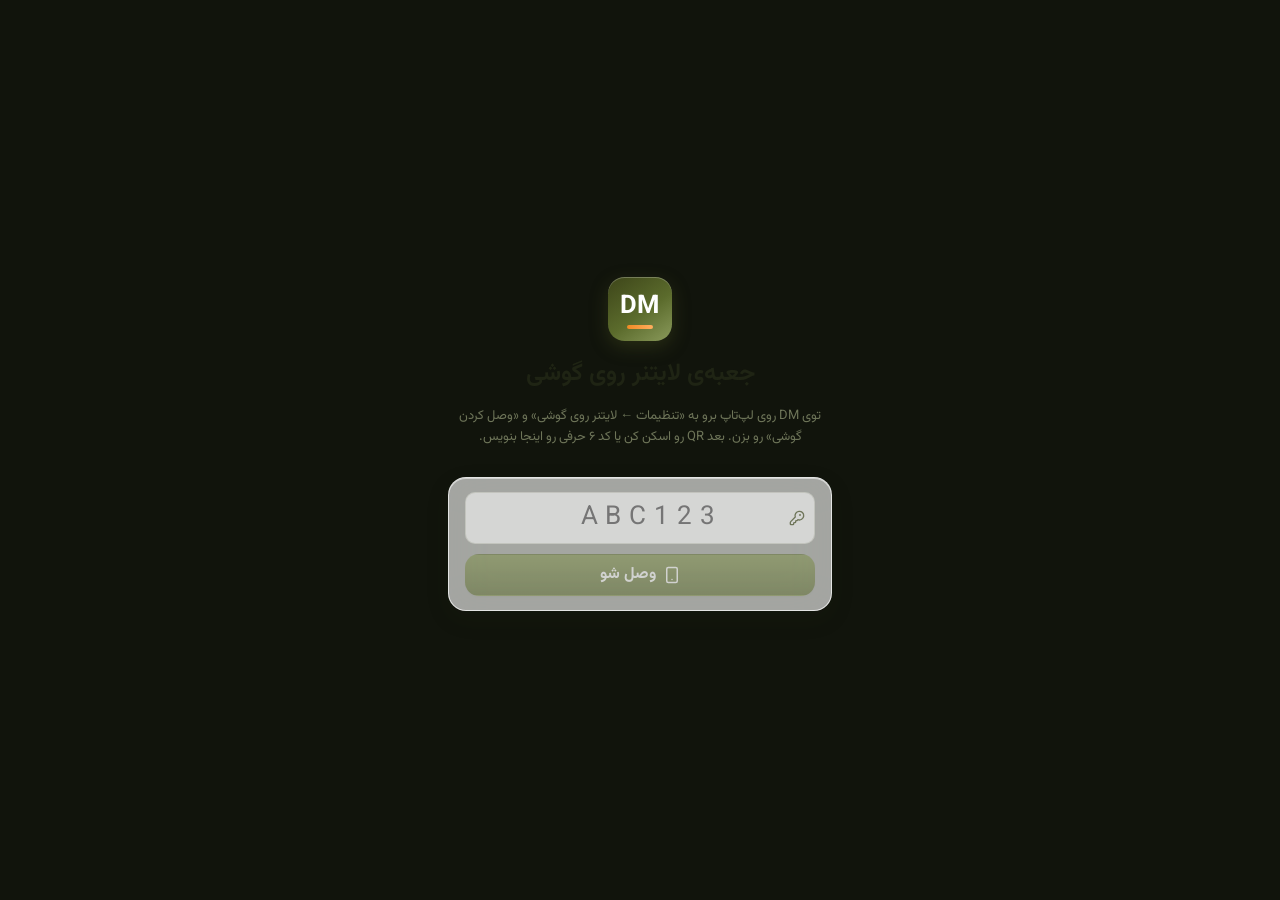
==== m/index.html @ 575d0247 "DM phone app: olive + orange glass theme" ====
<!doctype html>
<html lang="fa" dir="rtl">
  <head>
    <meta charset="UTF-8" />
    <meta name="viewport" content="width=device-width, initial-scale=1, viewport-fit=cover" />
    <meta name="theme-color" content="#363e1a" />
    <meta name="apple-mobile-web-app-capable" content="yes" />
    <meta name="apple-mobile-web-app-status-bar-style" content="black-translucent" />
    <meta name="apple-mobile-web-app-title" content="DM" />
    <link rel="manifest" href="./manifest.webmanifest" />
    <link rel="icon" href="./icon-192.png" />
    <link rel="apple-touch-icon" href="./icon-192.png" />
    <title>DM — لایتنر</title>
    <style>html,body,#root{background:#11140c;margin:0}.boot{place-items:center;display:grid;position:fixed;inset:0}.boot img{border-radius:22px;width:84px;height:84px;animation:1.6s ease-in-out infinite b1}@keyframes b1{0%,to{transform:scale(.95)}50%{transform:scale(1.05)}}</style>
    <script type="module" crossorigin src="./index-BZfZRwkO.js"></script>
    <link rel="stylesheet" crossorigin href="./index-CxMqTuuH.css">
  </head>
  <body class="is-mobile">
    <div id="root"><div class="boot"><img src="./icon-192.png" alt="" /></div></div>
  </body>
</html>
---- m/index-CxMqTuuH.css ----
@font-face{font-family:Vazirmatn;src:url(./Vazirmatn_wght_-BeciDpKm.woff2)format("woff2 supports variations"),url(./Vazirmatn_wght_-BeciDpKm.woff2)format("woff2-variations");font-weight:100 900;font-style:normal;font-display:swap}:root{--bg:#e9ebdf;--bg-grad:radial-gradient(900px 520px at 105% -10%, #f08a2438, transparent 60%), radial-gradient(1000px 620px at -10% 110%, #6b7a3a4d, transparent 60%), radial-gradient(700px 500px at 50% 50%, #8a9a5b24, transparent 70%);--surface:#ffffff9e;--surface-solid:#f7f8f1;--surface-2:#ffffff8c;--surface-3:#4b532024;--line:#3c441c1f;--glass-edge:#ffffffb3;--ink:#1f2414;--ink-2:#3c4429;--muted:#6e7559;--brand:#5b6b2c;--brand-2:#7d8f45;--brand-soft:#5b6b2c24;--accent:#f08a24;--accent-2:#ffae5e;--accent-soft:#f08a2426;--ok:#4f8a2b;--ok-soft:#4f8a2b26;--bad:#d9443f;--bad-soft:#d9443f1f;--mark:#f08a244d;--side:#363e1ae0;--side-ink:#f4f1deb8;--blur:blur(22px) saturate(150%);--shadow-sm:0 1px 2px #282d140f;--shadow:0 1px 0 #ffffff80 inset, 0 8px 24px #282d141a;--shadow-lg:0 24px 60px #1e230f47;--r-sm:10px;--r:14px;--r-lg:18px;--font:"Calibri", "Vazirmatn", "Segoe UI", Tahoma, sans-serif;--ease:cubic-bezier(.2, .8, .2, 1);--spring:cubic-bezier(.34, 1.56, .64, 1);--lightningcss-light:initial;--lightningcss-dark: ;color-scheme:light}:root[data-theme=dark]{--bg:#11140c;--bg-grad:radial-gradient(900px 520px at 105% -10%, #f08a242e, transparent 60%), radial-gradient(1000px 620px at -10% 110%, #6b7a3a57, transparent 60%), radial-gradient(700px 500px at 50% 50%, #4b532038, transparent 70%);--surface:#2228169e;--surface-solid:#1b2012;--surface-2:#343c2080;--surface-3:#8a9a5b33;--line:#dce6b417;--glass-edge:#ffffff14;--ink:#eef0e2;--ink-2:#cfd3bb;--muted:#9aa083;--brand:#9fb35a;--brand-2:#b9cc72;--brand-soft:#9fb35a29;--accent-soft:#f08a242b;--ok:#8cc152;--ok-soft:#8cc15229;--side:#161a0dd1;--shadow-sm:none;--shadow:0 1px 0 #ffffff0a inset, 0 10px 28px #00000052;--shadow-lg:0 24px 60px #0000008c;--lightningcss-light: ;--lightningcss-dark:initial;color-scheme:dark}*{box-sizing:border-box}html,body,#root{height:100%;margin:0}body{font-family:var(--font);background:var(--bg);background-image:var(--bg-grad);color:var(--ink);-webkit-font-smoothing:antialiased;-webkit-user-select:none;user-select:none;background-attachment:fixed;font-size:15.5px;line-height:1.6;overflow:hidden}input,textarea,.reading,.entry,.selectable{-webkit-user-select:text;user-select:text}button{font:inherit;color:inherit}svg{flex:none}.muted{color:var(--muted)}.small{font-size:13px}.center{text-align:center}.en{direction:ltr;unicode-bidi:isolate}.ltr{text-align:left;direction:ltr}.error{color:var(--bad);margin:4px 0}.grow{flex:1}.row{flex-wrap:wrap;align-items:center;gap:8px;display:flex}.row.center{justify-content:center}.ellipsis{text-overflow:ellipsis;white-space:nowrap;min-width:0;overflow:hidden}.kbd{background:var(--surface-2);border:1px solid var(--line);border-bottom-width:2px;border-radius:6px;padding:0 6px;font-size:12.5px;line-height:1.6;display:inline-block}::-webkit-scrollbar{width:10px;height:10px}::-webkit-scrollbar-thumb{background:var(--surface-3);background-clip:padding-box;border:3px solid #0000;border-radius:10px}::-webkit-scrollbar-track{background:0 0}@keyframes fadeUp{0%{opacity:0;transform:translateY(8px)}to{opacity:1;transform:none}}@keyframes fadeIn{0%{opacity:0}to{opacity:1}}@keyframes popIn{0%{opacity:0;transform:translateY(10px)scale(.97)}to{opacity:1;transform:none}}@keyframes popOut{to{opacity:0;transform:translateY(6px)scale(.98)}}@keyframes flipIn{0%{opacity:0;transform:perspective(900px)rotateX(-70deg)}to{opacity:1;transform:none}}@keyframes slideIn{0%{opacity:0;transform:translate(-24px)}to{opacity:1;transform:none}}@keyframes shimmer{0%{background-position:200% 0}to{background-position:-200% 0}}@keyframes spin{to{transform:rotate(360deg)}}@keyframes pulse{0%,to{transform:scale(1)}50%{transform:scale(1.06)}}@keyframes ring{0%{box-shadow:0 0 #f08a2473}to{box-shadow:0 0 0 12px #f08a2400}}@keyframes wave{0%,to{transform:scaleY(.35)}50%{transform:scaleY(1)}}@keyframes bump{0%{transform:scale(1)}40%{transform:scale(1.25)}to{transform:scale(1)}}.anim-up{animation:fadeUp .35s var(--ease) both}.stagger>*{animation:fadeUp .38s var(--ease) both}.stagger>:nth-child(2){animation-delay:30ms}.stagger>:nth-child(3){animation-delay:60ms}.stagger>:nth-child(4){animation-delay:90ms}.stagger>:nth-child(5){animation-delay:.12s}.stagger>:nth-child(6){animation-delay:.15s}.stagger>:nth-child(7){animation-delay:.18s}.stagger>:nth-child(n+8){animation-delay:.2s}@media (prefers-reduced-motion:reduce){*,:before,:after{transition-duration:.01ms!important;animation-duration:.01ms!important}}.splash{background:var(--bg);background-image:var(--bg-grad);flex-direction:column;justify-content:center;align-items:center;gap:14px;animation:.3s both fadeIn;display:flex;position:fixed;inset:0}.splash.leave{animation:popOut .3s var(--ease) forwards}.splash .credit{position:fixed;bottom:18px}.splash-mark{place-items:center;width:92px;height:92px;display:grid;position:relative}.splash-mark:before{content:"";border:2.5px solid #0000;border-top-color:var(--accent);border-right-color:var(--accent-2);border-radius:50%;animation:1s linear infinite spin;position:absolute;inset:-10px}.splash-mark .logo{animation:pulse 1.8s var(--ease) infinite}.splash-name{color:var(--muted);letter-spacing:.08em;font-size:14px;animation:.5s .1s both fadeUp}.credit{color:var(--muted);letter-spacing:.03em;direction:ltr;font-size:11.5px}.logo{--s:64px;width:var(--s);height:var(--s);border-radius:calc(var(--s) * .26);color:#fff;font-weight:700;font-size:calc(var(--s) * .4);letter-spacing:.02em;direction:ltr;background:linear-gradient(145deg,#1c4766,#3d7ea6 60%,#5aa0cc);place-items:center;display:grid;position:relative;box-shadow:0 6px 18px #2f6f9959,inset 0 1px #ffffff40}.logo:after{content:"";height:calc(var(--s) * .055);background:linear-gradient(90deg, var(--accent), var(--accent-2));border-radius:9px;position:absolute;bottom:19%;left:30%;right:30%}.logo span{transform:translateY(-6%)}.logo.sm{--s:34px;box-shadow:0 3px 10px #00000040,inset 0 1px #ffffff40}.logo.xs{--s:22px;box-shadow:none;border-radius:6px}.logo.xs:after{display:none}input,textarea,select{font:inherit;color:inherit;background:var(--surface-2);border:1px solid var(--line);border-radius:var(--r-sm);outline:none;width:100%;padding:7px 11px;transition:border-color .15s,box-shadow .15s,background .15s}input:focus,textarea:focus,select:focus{border-color:var(--brand);box-shadow:0 0 0 3px var(--brand-soft);background:var(--surface)}textarea{resize:vertical}input[type=range]{accent-color:var(--accent);box-shadow:none;background:0 0;border:0;padding:0}.field{align-items:center;display:flex;position:relative}.field>svg{color:var(--muted);pointer-events:none;position:absolute;inset-inline-start:10px}.field>input{padding-inline-start:34px}.btn{border:1px solid var(--line);background:var(--surface);color:var(--ink);border-radius:var(--r-sm);cursor:pointer;white-space:nowrap;height:34px;box-shadow:var(--shadow-sm);transition:transform .12s var(--ease), background .15s, border-color .15s, box-shadow .15s, color .15s;justify-content:center;align-items:center;gap:7px;padding:0 14px;font-size:14.5px;display:inline-flex}.btn:hover{background:var(--surface-2);border-color:var(--surface-3)}.btn:active{transform:scale(.97)}.btn:disabled{opacity:.5;cursor:default;transform:none}.btn.primary{background:linear-gradient(180deg, var(--brand-2), var(--brand));color:#fff;border-color:#0000}.btn.primary:hover{filter:brightness(1.06)}.btn.accent{background:linear-gradient(180deg, var(--accent-2), var(--accent));color:#fff;border-color:#0000;box-shadow:0 4px 14px #f08a244d}.btn.accent:hover{filter:brightness(1.05);box-shadow:0 6px 18px #f08a2461}.btn.ok{background:var(--ok);color:#fff;border-color:#0000}.btn.bad{background:var(--bad);color:#fff;border-color:#0000}.btn.ghost{box-shadow:none;color:var(--ink-2);background:0 0;border-color:#0000}.btn.ghost:hover{background:var(--surface-2)}.btn.danger{color:var(--bad)}.btn.danger:hover{background:var(--bad-soft);border-color:#0000}.btn.sm{gap:5px;height:28px;padding:0 10px;font-size:13.5px}.btn.icon{width:34px;padding:0}.btn.icon.sm{width:28px}.btn.block{width:100%}.btn.lg{border-radius:var(--r);height:42px;font-size:16px;font-weight:700}.seg{background:var(--surface-2);border:1px solid var(--line);border-radius:10px;gap:2px;padding:3px;display:inline-flex}.seg button{cursor:pointer;color:var(--muted);background:0 0;border:0;border-radius:7px;align-items:center;gap:6px;padding:3px 12px;font-size:13.5px;transition:background .2s,color .2s,box-shadow .2s;display:inline-flex}.seg button.on{background:var(--surface);color:var(--ink);box-shadow:var(--shadow-sm), 0 1px 3px #00000014}.switch{cursor:pointer;flex:none;width:38px;height:22px;position:relative}.switch input{opacity:0;cursor:pointer;margin:0;position:absolute;inset:0}.switch span{background:var(--surface-3);border-radius:22px;transition:background .2s;position:absolute;inset:0}.switch span:after{content:"";top:3px;width:16px;height:16px;transition:transform .25s var(--spring);background:#fff;border-radius:50%;position:absolute;inset-inline-start:3px;box-shadow:0 1px 3px #00000040}.switch input:checked+span{background:var(--ok)}.switch input:checked+span:after{transform:translate(-16px)}.shell{height:100%;animation:.35s both fadeIn;display:flex}.side{background:var(--side);flex-direction:column;flex:none;align-items:center;gap:2px;width:72px;padding:14px 0 10px;display:flex;position:relative}.side .logo{margin-bottom:14px}.nav{flex-direction:column;align-items:center;gap:4px;width:100%;display:flex;position:relative}.nav-pill{width:56px;height:52px;transition:transform .35s var(--spring);pointer-events:none;background:#ffffff1a;border-radius:14px;position:absolute;top:0}.nav-pill:before{content:"";inset-inline-start:-8px;background:var(--accent);border-radius:3px;width:3px;position:absolute;top:14px;bottom:14px}.tab{z-index:1;width:56px;height:52px;color:var(--side-ink);cursor:pointer;background:0 0;border:0;border-radius:14px;flex-direction:column;justify-content:center;align-items:center;gap:2px;font-size:11.5px;transition:color .2s;display:flex;position:relative}.tab:hover,.tab.active{color:#fff}.tab svg{transition:transform .25s var(--spring)}.tab:hover svg{transform:translateY(-1px)scale(1.08)}.badge{top:3px;background:var(--accent);color:#fff;min-width:17px;height:17px;box-shadow:0 0 0 2px var(--side);animation:bump .4s var(--spring);border-radius:9px;place-items:center;padding:0 4px;font-size:10.5px;font-weight:700;display:grid;position:absolute;inset-inline-end:7px}.sync-dot{background:var(--muted);border-radius:50%;width:8px;height:8px;margin-bottom:4px;transition:background .3s}.sync-dot.busy{background:#ffd166;animation:1s infinite pulse}.sync-dot.off{background:#ff7b7b}.content{flex:1;overflow:auto}.page{max-width:760px;animation:fadeUp .35s var(--ease) both;margin:0 auto;padding:18px 22px 32px}.page-head{align-items:center;gap:10px;margin-bottom:14px;display:flex}.page-head h2{margin:0;font-size:21px;font-weight:700}.page-head .count{color:var(--muted);background:var(--surface-2);border-radius:20px;padding:0 9px;font-size:13px}.card{background:var(--surface);border:1px solid var(--line);border-radius:var(--r-lg);box-shadow:var(--shadow);margin-bottom:12px;padding:14px 16px}.card.flat{box-shadow:none;background:var(--surface-2)}.card-title{align-items:center;gap:8px;margin-bottom:10px;font-size:14.5px;font-weight:700;display:flex}.card-title svg{color:var(--brand)}.toolbar{align-items:center;gap:8px;margin-bottom:12px;display:flex}.empty{text-align:center;color:var(--muted);padding:34px 20px}.empty .ico{background:var(--brand-soft);width:56px;height:56px;color:var(--brand);border-radius:16px;place-items:center;margin:0 auto 10px;display:grid}.empty b{color:var(--ink);margin-bottom:2px;font-size:16px;display:block}.wlist{gap:6px;display:grid}.witem{text-align:start;cursor:pointer;background:var(--surface);border:1px solid var(--line);border-radius:var(--r);width:100%;box-shadow:var(--shadow-sm);transition:transform .18s var(--ease), border-color .18s, box-shadow .18s;align-items:center;gap:12px;padding:9px 14px;display:flex}.witem:hover{border-color:var(--brand-soft);box-shadow:var(--shadow);transform:translate(-3px)}.witem .w{direction:ltr;font-size:16.5px;font-weight:700}.witem .m{color:var(--muted);font-size:14px}.witem .txt{flex:1;align-items:baseline;gap:10px;min-width:0;display:flex}.boxtag{background:var(--surface-2);color:var(--muted);white-space:nowrap;border-radius:20px;align-items:center;gap:4px;padding:1px 9px;font-size:12px;display:inline-flex}.boxtag.b1{background:var(--bad-soft);color:var(--bad)}.boxtag.b2,.boxtag.b3{background:var(--accent-soft);color:var(--accent)}.boxtag.b4,.boxtag.b5{background:var(--brand-soft);color:var(--brand)}.boxtag.b6{background:var(--ok-soft);color:var(--ok)}.boxes{grid-template-columns:repeat(6,1fr);gap:6px;margin-bottom:12px;display:grid}.box{background:var(--surface);border:1px solid var(--line);border-radius:var(--r);text-align:center;color:var(--muted);padding:8px 4px 6px;font-size:12px;position:relative;overflow:hidden}.box b{color:var(--ink);font-size:20px;line-height:1.3;display:block}.box i{background:var(--c,var(--brand));opacity:.8;height:3px;position:absolute;bottom:0;left:0;right:0}.progress{background:var(--surface-3);border-radius:5px;height:5px;margin:2px 0 12px;overflow:hidden}.progress i{background:linear-gradient(90deg, var(--brand), var(--accent));height:100%;transition:width .45s var(--ease);border-radius:5px;display:block}.flash{text-align:center;animation:slideIn .4s var(--ease) both;padding:26px 20px 22px}.flash .meta{color:var(--muted);font-size:12.5px}.flash .front{margin:4px 0 2px;font-size:38px;font-weight:700;line-height:1.25}.flash .front.fa{font-size:30px}.flash .ctx{color:var(--muted);margin-top:8px;font-size:14.5px}.flash .answer{border-top:1px dashed var(--line);animation:flipIn .45s var(--ease) both;transform-origin:top;margin-top:16px;padding-top:14px}.flash .answer .best{color:var(--accent);font-size:25px;font-weight:700}.flash .ctxbox{text-align:start;margin-top:10px}.flash .row{margin-top:16px}.flash .row .btn{min-width:130px}.done{text-align:center;animation:popIn .45s var(--spring) both;padding:30px 20px}.done .big{background:var(--ok-soft);width:64px;height:64px;color:var(--ok);border-radius:20px;place-items:center;margin:0 auto 10px;display:grid}.entry .head{direction:ltr;flex-wrap:wrap;align-items:baseline;gap:8px;display:flex}.entry .word{font-size:30px;font-weight:700;line-height:1.2}.entry .pos{color:var(--muted);background:var(--surface-2);direction:rtl;border-radius:20px;padding:0 9px;font-size:13px}.entry .ipas{direction:ltr;flex-wrap:wrap;gap:6px;margin:6px 0 4px;display:flex}.say{cursor:pointer;border:1px solid var(--line);background:var(--surface-2);height:28px;color:var(--ink-2);border-radius:20px;align-items:center;gap:6px;padding:0 10px 0 6px;font-size:14px;transition:border-color .15s,background .15s,transform .12s;display:inline-flex}.say:hover{border-color:var(--accent);background:var(--accent-soft)}.say:active{transform:scale(.96)}.say .flag{letter-spacing:.04em;color:#fff;background:var(--brand);border-radius:10px;padding:0 6px;font-size:10.5px;font-weight:700;line-height:18px}.say .ipa{color:var(--muted)}.say.busy .spk{color:var(--accent);animation:.6s infinite pulse}.say.playing{border-color:var(--accent);background:var(--accent-soft);animation:.9s ease-out ring}.bars{align-items:center;gap:2px;height:14px;display:inline-flex}.bars i{background:var(--accent);border-radius:2px;width:2.5px;height:100%;animation:.8s ease-in-out infinite wave}.bars i:nth-child(2){animation-delay:.15s}.bars i:nth-child(3){animation-delay:.3s}.entry .best{color:var(--accent);margin:4px 0 0;font-size:26px;font-weight:700;line-height:1.35}.entry .sec{margin-top:10px}.sec>b{color:var(--muted);align-items:center;gap:5px;margin-bottom:3px;font-size:12.5px;font-weight:600;display:flex}.chips{flex-wrap:wrap;gap:5px;display:flex}.chips.en{direction:ltr}.chip{background:var(--surface-2);border:1px solid var(--line);border-radius:20px;padding:0 10px;font-size:14px;line-height:24px}.ctxbox{background:var(--surface-2);border-radius:var(--r-sm);border-inline-start:3px solid var(--brand);padding:7px 11px;font-size:14.5px}.ctxbox .en{display:block}.ctxbox .fa{color:var(--ink-2);font-size:14px}mark{background:var(--mark);color:inherit;border-radius:3px;padding:0 2px}.saved-tag{color:var(--ok);background:var(--ok-soft);animation:popIn .35s var(--spring) both;border-radius:20px;align-items:center;gap:6px;margin-top:12px;padding:3px 10px;font-size:14px;font-weight:700;display:inline-flex}.meta-line{color:var(--muted);flex-wrap:wrap;gap:4px 12px;margin-top:8px;font-size:12.5px;display:flex}.actions{flex-wrap:wrap;gap:6px;margin-top:12px;display:flex}.skel{gap:10px;padding:4px 0;display:grid}.skel i{background:linear-gradient(90deg, var(--surface-2) 25%, var(--surface-3) 37%, var(--surface-2) 63%);background-size:400% 100%;border-radius:7px;height:14px;animation:1.3s infinite shimmer;display:block}.skel .w{width:45%;height:26px}.skel .b{width:35%;height:22px}.skel .s{width:80%}.skel .t{width:60%}.skel-word{text-align:left;direction:ltr;font-size:26px;font-weight:700}.loading-note{color:var(--muted);align-items:center;gap:6px;font-size:13px;display:flex}.loading-note svg{animation:1s linear infinite spin}.modal{z-index:20;-webkit-backdrop-filter:blur(4px);backdrop-filter:blur(4px);background:#080c1273;justify-content:center;align-items:center;animation:.2s both fadeIn;display:flex;position:fixed;inset:0}.modal-box{background:var(--surface);border:1px solid var(--line);width:min(560px,92vw);max-height:86vh;box-shadow:var(--shadow-lg);animation:popIn .32s var(--spring) both;border-radius:18px;padding:20px 20px 18px;position:relative;overflow:auto}.modal.leave{animation:.18s reverse forwards fadeIn}.modal.leave .modal-box{animation:popOut .18s var(--ease) forwards}.modal-close{top:12px;position:absolute;inset-inline-start:12px}.sel-btn{z-index:15;background:linear-gradient(180deg, var(--accent-2), var(--accent));color:#fff;cursor:pointer;animation:popIn .2s var(--spring) both;border:0;border-radius:20px;align-items:center;gap:6px;padding:4px 12px;font-size:13.5px;display:inline-flex;position:fixed;box-shadow:0 6px 18px #f08a2466}.toast{z-index:30;color:#fff;max-width:90vw;box-shadow:var(--shadow-lg);animation:toastIn .35s var(--spring) both;background:#1d2733;border-radius:12px;align-items:center;gap:8px;padding:8px 16px;font-size:14px;display:flex;position:fixed;bottom:22px;left:50%}@keyframes toastIn{0%{opacity:0;transform:translate(-50%,16px)scale(.96)}to{opacity:1;transform:translate(-50%)}}.set-row{border-bottom:1px solid var(--line);align-items:center;gap:12px;padding:9px 0;display:flex}.set-row:last-child{border-bottom:0;padding-bottom:2px}.set-row:first-of-type{padding-top:2px}.set-row .lbl{flex:1;align-items:center;gap:10px;display:flex}.set-row .lbl>svg{color:var(--muted)}.set-row .lbl small{color:var(--muted);font-size:12.5px;line-height:1.3;display:block}.set-row .ctl{justify-content:flex-end;width:220px;display:flex}.shortcut{cursor:pointer;text-align:center;width:180px}.shortcut.recording{border-color:var(--accent);box-shadow:0 0 0 3px var(--accent-soft);color:var(--accent)}.about{flex-direction:column;align-items:center;gap:6px;padding:12px 0 4px;display:flex}.about .ver{color:var(--muted);direction:ltr;font-size:13px}.reader-bar{z-index:4;background:color-mix(in srgb, var(--bg) 85%, transparent);-webkit-backdrop-filter:blur(10px);backdrop-filter:blur(10px);border-bottom:1px solid var(--line);margin:-18px -22px 14px;padding:10px 22px;position:sticky;top:-18px}.page-input{text-align:center;width:48px;height:28px;padding:0 4px;display:inline-block}.pdf-pages{direction:ltr;flex-direction:column;align-items:center;gap:18px;display:flex}.pdf-page{box-shadow:var(--shadow);background:#fff;border-radius:4px;animation:.4s both fadeIn;position:relative}.pdf-page canvas{border-radius:4px;display:block}.pdf-page .pnum{text-align:center;color:var(--muted);font-size:11.5px;position:absolute;bottom:-18px;left:0;right:0}.textLayer{opacity:1;text-align:initial;-webkit-text-size-adjust:none;-moz-text-size-adjust:none;text-size-adjust:none;forced-color-adjust:none;transform-origin:0 0;z-index:2;line-height:1;position:absolute;inset:0;overflow:clip}.textLayer span,.textLayer br{color:#0000;white-space:pre;cursor:text;transform-origin:0 0;position:absolute}.textLayer ::selection{background:#f08a2459}.textLayer .endOfContent{z-index:-1;cursor:default;-webkit-user-select:none;user-select:none;display:block;position:absolute;inset:100% 0 0}.dropzone{border:2px dashed var(--surface-3);border-radius:var(--r-lg);text-align:center;color:var(--muted);cursor:pointer;padding:36px 20px;transition:border-color .2s,background .2s}.dropzone:hover{border-color:var(--brand);background:var(--brand-soft)}.dropzone .ico{background:var(--brand-soft);width:56px;height:56px;color:var(--brand);border-radius:16px;place-items:center;margin:0 auto 10px;display:grid}.dropzone b{color:var(--ink);font-size:16px;display:block}.reading{text-align:left;white-space:pre-wrap;direction:ltr;font-size:18px;line-height:2.05}.reading .tk{cursor:pointer;border-radius:4px;transition:background .15s}.reading .tk:hover{background:var(--accent-soft)}.reading .tk.known{border-bottom:2px solid var(--accent)}body.is-popup{background:var(--surface);background-image:none;font-size:14.5px}.popup{background:var(--surface)}.pop-head{align-items:center;gap:6px;padding:8px 10px 0 8px;display:flex}.pop-head .grow{align-self:stretch}.pop-head .icon-btn{width:26px;height:26px;color:var(--muted);cursor:pointer;background:0 0;border:0;border-radius:7px;place-items:center;transition:background .15s,color .15s;display:grid}.pop-head .icon-btn:hover{background:var(--surface-2);color:var(--ink)}.pop-body{animation:fadeUp .3s var(--ease) both;padding:4px 14px 12px}.popup .entry .word{font-size:23px}.popup .entry .best{font-size:21px}.popup .entry .sec{margin-top:7px}.popup .ctxbox{padding:5px 9px;font-size:13.5px}.popup .chip{padding:0 8px;font-size:13px;line-height:22px}.popup .note{color:var(--ink-2);-webkit-line-clamp:2;cursor:pointer;-webkit-box-orient:vertical;font-size:13px;display:-webkit-box;overflow:hidden}.popup .note.open{-webkit-line-clamp:unset}.popup .btn.lg{height:38px;margin-top:10px;font-size:15px}.popup .saved-tag{margin-top:8px}.pop-foot{justify-content:space-between;align-items:center;gap:8px;margin-top:8px;display:flex}@keyframes enterDown{0%{opacity:0;transform:translateY(18px)scale(.99)}to{opacity:1;transform:none}}@keyframes enterUp{0%{opacity:0;transform:translateY(-18px)scale(.99)}to{opacity:1;transform:none}}.page.enter-down{animation:enterDown .42s var(--ease) both}.page.enter-up{animation:enterUp .42s var(--ease) both}.ripple{pointer-events:none;opacity:.18;background:currentColor;border-radius:50%;animation:.55s ease-out forwards rippleAnim;position:absolute;transform:scale(0)}@keyframes rippleAnim{to{opacity:0;transform:scale(1)}}[data-tilt]{transform:perspective(900px) rotateX(var(--rx,0deg)) rotateY(var(--ry,0deg));transition:transform .25s var(--ease), box-shadow .25s;position:relative}[data-tilt]:after{content:"";border-radius:inherit;pointer-events:none;opacity:0;background:radial-gradient(400px circle at var(--gx,50%) var(--gy,50%), #ffffff12, transparent 45%);transition:opacity .3s;position:absolute;inset:0}[data-tilt]:hover:after{opacity:1}.witem{transition:transform .22s var(--spring), border-color .18s, box-shadow .22s}.witem:hover{transform:translate(-4px)scale(1.01)}.witem:active{transform:scale(.985)}.box{transition:transform .25s var(--spring)}.box:hover{transform:translateY(-3px)}.card{transition:box-shadow .25s, transform .25s var(--ease)}.chip{animation:popIn .35s var(--spring) both}.spin{animation:1s linear infinite spin}.stats{grid-template-columns:1fr 1fr 1fr 1.3fr;gap:8px;margin-bottom:10px;display:grid}.stat{background:var(--surface);border:1px solid var(--line);border-radius:var(--r);align-items:center;gap:10px;min-height:62px;padding:8px 10px;display:flex}.stat b{font-size:16px;line-height:1.2;display:block}.stat small{color:var(--muted);font-size:12px}.ring{flex:none;position:relative}.ring svg{display:block}.ring-bg{fill:none;stroke:var(--surface-3);stroke-width:5px}.ring-fg{fill:none;stroke:var(--accent);stroke-width:5px;stroke-linecap:round;transition:stroke-dashoffset .9s var(--ease)}.ring-txt{color:var(--accent);place-items:center;display:grid;position:absolute;inset:0}.flame{background:var(--surface-2);width:42px;height:42px;color:var(--muted);border-radius:12px;flex:none;place-items:center;display:grid}.flame.on{background:var(--accent-soft);color:var(--accent);animation:1.6s ease-in-out infinite flicker}.flame.learned{background:var(--ok-soft);color:var(--ok)}@keyframes flicker{0%,to{transform:scale(1)rotate(0)}30%{transform:scale(1.08)rotate(-4deg)}60%{transform:scale(.97)rotate(3deg)}}.stat.chart{direction:ltr;align-items:flex-end;gap:3px;padding:10px 12px 8px}.stat.chart i{background:var(--surface-3);transform-origin:bottom;animation:growBar .6s var(--spring) both;border-radius:3px;flex:1}.stat.chart i.on{background:linear-gradient(180deg, var(--accent-2), var(--accent))}@keyframes growBar{0%{transform:scaleY(0)}to{transform:scaleY(1)}}.tags{flex-wrap:wrap;align-items:center;gap:5px;display:flex}.tags.filter{margin-bottom:10px}.chip.tag{cursor:pointer;border:1px solid var(--line);background:var(--surface-2);color:var(--ink-2);border-radius:20px;align-items:center;gap:4px;padding:0 10px;font-size:13px;line-height:24px;transition:background .15s,color .15s,border-color .15s;display:inline-flex}.chip.tag:hover{border-color:var(--brand)}.chip.tag.on{background:var(--brand-soft);color:var(--brand);border-color:#0000}.chip.tag.ghost{color:var(--muted);background:0 0;border-style:dashed}.chip.tag button{cursor:pointer;color:inherit;opacity:.7;background:0 0;border:0;margin-inline-start:2px;padding:0;display:grid}.tag-add{flex-wrap:wrap;align-items:center;gap:5px;display:inline-flex}.tag-add input{border-radius:20px;width:120px;height:26px;padding:0 9px;font-size:13px}.mini-tag{color:var(--brand);background:var(--brand-soft);white-space:nowrap;border-radius:20px;padding:0 8px;font-size:11.5px}.tilt-wrap{border-radius:var(--r-lg);margin-bottom:12px}.flip{perspective:1400px}.flip-inner{transform-style:preserve-3d;transition:transform .7s cubic-bezier(.3,1.3,.5,1);display:grid}.flip.on .flip-inner{transform:rotateY(180deg)}.face{backface-visibility:hidden;text-align:center;grid-area:1/1;margin:0;padding:26px 20px 22px}.front-face{cursor:pointer;flex-direction:column;justify-content:center;align-items:center;gap:2px;min-height:230px;display:flex}.back-face{transform:rotateY(180deg)}.face .meta{color:var(--muted);font-size:12.5px}.face .front{margin:4px 0 2px;font-size:38px;font-weight:700;line-height:1.25}.face .front.fa{font-size:30px}.face .ctx{color:var(--muted);margin-top:8px;font-size:14.5px}.big-best{color:var(--accent);margin-top:6px;font-size:28px;font-weight:700}.back-face .ctxbox{text-align:start;margin-top:10px}.tap-hint{color:var(--muted);align-items:center;gap:5px;margin-top:14px;font-size:12.5px;animation:2.4s ease-in-out infinite pulse;display:flex}.answer-row{margin-top:16px}.answer-row .btn{min-width:130px}.quiz{flex-direction:column;align-items:center;display:flex}.listen-btn{cursor:pointer;color:#fff;background:linear-gradient(145deg, var(--accent-2), var(--accent));border:0;border-radius:50%;place-items:center;width:78px;height:78px;margin:8px 0 6px;transition:transform .15s;animation:1.6s ease-out infinite ring;display:grid;box-shadow:0 10px 26px #f08a2459}.listen-btn:active{transform:scale(.93)}.reveal{animation:popIn .4s var(--spring) both;font-size:30px!important}.opts{grid-template-columns:1fr 1fr;gap:8px;width:100%;margin-top:14px;display:grid}.opt{border:1px solid var(--line);background:var(--surface-2);border-radius:var(--r);cursor:pointer;color:var(--ink);animation:fadeUp .35s var(--ease) both;transition:transform .15s var(--spring), background .2s, border-color .2s;padding:12px 10px;font-size:16px;font-weight:600;position:relative}.opt:hover{border-color:var(--brand);transform:translateY(-2px)}.opt.right{background:var(--ok-soft);border-color:var(--ok);color:var(--ok);animation:bump .45s var(--spring)}.opt.wrong{background:var(--bad-soft);border-color:var(--bad);color:var(--bad);animation:.4s shakeX}.spell{gap:8px;margin-top:14px;display:flex}.spell input{text-align:center;letter-spacing:.03em;height:42px;font-size:19px}.spell input.good{border-color:var(--ok);box-shadow:0 0 0 3px var(--ok-soft);color:var(--ok)}.spell input.bad{border-color:var(--bad);box-shadow:0 0 0 3px var(--bad-soft);color:var(--bad)}.answer-word{margin-top:10px;font-size:15px}.answer-word b{color:var(--ok);font-size:19px}.answer-word.good{color:var(--ok);font-weight:700}.shake{animation:.4s shakeX}@keyframes shakeX{0%,to{transform:translate(0)}20%,60%{transform:translate(-7px)}40%,80%{transform:translate(7px)}}.hist{grid-template-columns:repeat(auto-fill,minmax(150px,1fr));gap:6px;display:grid}.hitem{text-align:start;cursor:pointer;border:1px solid var(--line);background:var(--surface-2);border-radius:var(--r-sm);transition:transform .2s var(--spring), border-color .2s;flex-direction:column;align-items:flex-start;gap:0;padding:6px 10px;display:flex}.hitem:hover{border-color:var(--brand);transform:translateY(-2px)}.hitem .en{font-size:15px;font-weight:700}.hitem small{color:var(--muted);text-overflow:ellipsis;white-space:nowrap;max-width:100%;font-size:12.5px;overflow:hidden}.hitem.saved{border-inline-start:3px solid var(--ok)}.ctxbox .sent{align-items:flex-start;gap:6px;display:flex}.ctxbox .sent>span{flex:1}.say.mini{flex:none;justify-content:center;width:24px;height:24px;margin-top:1px;padding:0}.typed .caret{background:var(--accent);vertical-align:-2px;width:2px;height:.95em;margin-inline-start:2px;animation:.8s steps(2,end) infinite blink;display:inline-block}@keyframes blink{50%{opacity:0}}.save-btn{transition:background .3s,box-shadow .3s,transform .15s;position:relative;overflow:visible!important}.save-btn.saved{background:linear-gradient(180deg, #3cc58a, var(--ok));box-shadow:0 6px 18px #22a06b59}.fly{color:var(--accent);pointer-events:none;animation:flyUp .7s var(--ease) forwards;position:absolute;top:50%;left:50%}@keyframes flyUp{0%{opacity:1;transform:translate(-50%,-50%)scale(1)}to{opacity:0;transform:translate(-50%,-220%)scale(1.8)rotate(-12deg)}}.pop-enter{animation:popGrow .32s var(--spring) both}@keyframes popGrow{0%{opacity:0;transform:scale(.86)}to{opacity:1;transform:none}}.note-btn{border:1px solid var(--line);background:var(--surface-2);width:26px;height:26px;color:var(--accent);cursor:pointer;transition:transform .2s var(--spring), background .2s;border-radius:50%;place-items:center;margin-inline-start:auto;display:grid}.note-btn:hover{transform:scale(1.1)rotate(-8deg)}.note-btn.on{background:var(--accent-soft)}.note-pop{color:var(--ink-2);background:var(--accent-soft);border-radius:var(--r-sm);animation:popIn .3s var(--spring) both;margin-top:6px;padding:6px 10px;font-size:13px}.update-card{bottom:18px;z-index:50;background:var(--surface);border:1px solid var(--accent);border-radius:var(--r-lg);width:320px;box-shadow:var(--shadow-lg);animation:popIn .4s var(--spring) both;padding:12px 14px;position:fixed;inset-inline-start:90px}.pair{align-items:center;gap:14px;display:flex}.qr{width:150px;height:150px;box-shadow:var(--shadow);animation:popIn .45s var(--spring) both;background:#fff;border-radius:12px;padding:6px}.pair-code{letter-spacing:.22em;color:var(--brand);margin:2px 0;font-size:30px;font-weight:700}.reader-bar{margin:0 -22px 14px;top:-18px}html,body.is-window,body.is-window #root{background:0 0!important}body.is-window{background-image:none}.frame{border:1px solid var(--glass-edge);background:var(--bg);background-image:var(--bg-grad);border-radius:14px;flex-direction:column;display:flex;position:fixed;inset:0;overflow:hidden}.frame.maxed{border:0;border-radius:0}.frame-body{flex-direction:column;flex:1;min-height:0;display:flex;position:relative}.frame-body>.shell{flex:1;height:auto;min-height:0}.frame-body .splash,.frame .modal{position:absolute}.titlebar{background:var(--side);height:36px;-webkit-backdrop-filter:var(--blur);backdrop-filter:var(--blur);border-bottom:1px solid var(--line);color:#f4f1de;flex:none;align-items:center;gap:8px;padding:0 6px 0 12px;display:flex}.tb-title{letter-spacing:.06em;align-items:center;gap:8px;font-size:13px;font-weight:700;display:flex}.tb-btns{direction:ltr;gap:2px;display:flex}.tb-btns button{color:#f4f1decc;cursor:pointer;background:0 0;border:0;border-radius:8px;place-items:center;width:34px;height:26px;transition:background .15s,color .15s;display:grid}.tb-btns button:hover{color:#fff;background:#ffffff1f}.tb-btns button.close:hover{color:#fff;background:#d9443f}.card,.witem,.box,.stat,.update-card,.seg,.hitem,.opt,.chip,.say,.btn:not(.primary):not(.accent):not(.ok):not(.bad):not(.ghost){-webkit-backdrop-filter:var(--blur);backdrop-filter:var(--blur)}.card,.witem,.box,.stat{border-color:var(--glass-edge)}.card.flat{background:var(--surface-2)}.modal{background:#0e110861}.modal-box{background:color-mix(in srgb, var(--surface-solid) 86%, transparent);-webkit-backdrop-filter:blur(28px)saturate(160%);backdrop-filter:blur(28px)saturate(160%);border-color:var(--glass-edge);border-radius:22px}.side{background:var(--side);-webkit-backdrop-filter:var(--blur);backdrop-filter:var(--blur);border-inline-start:1px solid var(--line)}.content{background:0 0}.splash{background:var(--bg);background-image:var(--bg-grad)}.toast{-webkit-backdrop-filter:var(--blur);backdrop-filter:var(--blur);background:#222812eb;border-radius:14px}.reader-bar{background:color-mix(in srgb, var(--surface-solid) 70%, transparent);border-radius:0 0 14px 14px}input,textarea,select{background:var(--surface-2);border-radius:10px}input:focus,textarea:focus,select:focus{background:var(--surface)}.pdf-page,.pdf-page canvas{border-radius:8px}.qr{border-radius:16px}.boxtag,.mini-tag,.badge,.kbd{border-radius:20px}.btn{border-radius:12px}.btn.sm{border-radius:10px}.logo{background:linear-gradient(145deg,#3d4519,#5b6b2c 55%,#8a9a5b);box-shadow:0 6px 18px #4b532066,inset 0 1px #ffffff40}.say .flag{background:var(--brand)}.say .flag.uk{background:#c96f1a}.nav-pill{background:#f08a2429}.tab.active{color:#ffd2a3}.sync-dot.ok{background:#a6c45e;box-shadow:0 0 8px #a6c45eb3}.btn.primary{background:linear-gradient(#7d8f45,#5b6b2c)}:root[data-theme=dark] .btn.primary{background:linear-gradient(#7d8f45,#4b5320)}.ctxbox{border-inline-start-color:var(--accent)}.progress i{background:linear-gradient(90deg, var(--brand), var(--accent))}.ring-fg{stroke:var(--accent)}body.is-popup{background:0 0!important}.popup{border:1px solid var(--glass-edge);background:var(--bg);background-image:var(--bg-grad);border-radius:16px;margin:0;overflow:hidden}.popup .pop-enter{background:color-mix(in srgb, var(--surface-solid) 55%, transparent)}body.is-mobile{-webkit-tap-highlight-color:transparent;font-size:16px;overflow:auto}.m-shell{flex-direction:column;min-height:100%;display:flex}.m-top{z-index:10;padding:calc(10px + env(safe-area-inset-top)) 14px 10px;background:color-mix(in srgb, var(--bg) 85%, transparent);-webkit-backdrop-filter:blur(12px);backdrop-filter:blur(12px);border-bottom:1px solid var(--line);align-items:center;gap:10px;display:flex;position:sticky;top:0}.m-top b{font-size:16px;line-height:1.2;display:block}.m-top small{font-size:12.5px}.m-top .btn.on{background:var(--accent-soft);color:var(--accent)}.spin-ico svg{animation:1s linear infinite spin}.m-content{flex:1}.m-content .page{padding:14px 14px calc(24px + env(safe-area-inset-bottom))}.is-mobile .page-head h2{font-size:19px}.is-mobile .page-head{flex-wrap:wrap}.is-mobile .stats{grid-template-columns:1fr 1fr 1fr}.is-mobile .stat.chart{grid-column:1/-1;height:54px;min-height:0}.is-mobile .stat{gap:8px;padding:8px}.is-mobile .stat b{font-size:15px}.is-mobile .ring{transform:scale(.85)}.is-mobile .flame{width:36px;height:36px}.is-mobile .boxes{gap:4px}.is-mobile .box{font-size:11px}.is-mobile .face .front{font-size:34px}.is-mobile .answer-row .btn{flex:1;min-width:0}.is-mobile .opts{grid-template-columns:1fr}.is-mobile .set-row .ctl{width:auto}.m-pair{flex-direction:column;justify-content:center;gap:16px;max-width:420px;min-height:100%;margin:0 auto;padding:24px 18px;display:flex}.m-pair .logo{margin:0 auto}.pair-input{letter-spacing:.3em;text-align:center;text-transform:uppercase;height:52px;font-size:26px}
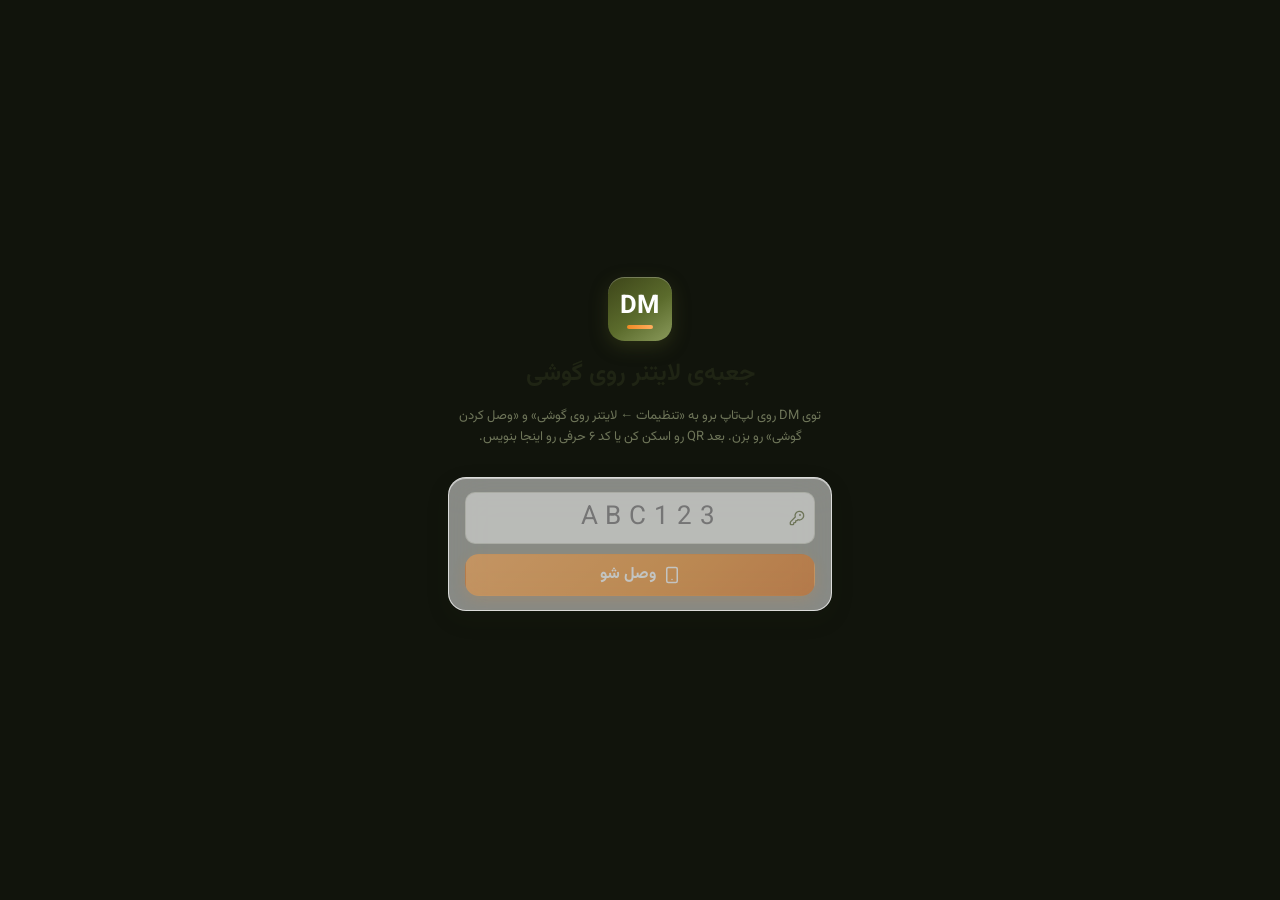
==== commit 673b293a: "DM phone app 0.1.6: languages, glass theme" ====
--- a/m/index.html
+++ b/m/index.html
@@ -12,8 +12,8 @@
     <link rel="apple-touch-icon" href="./icon-192.png" />
     <title>DM — لایتنر</title>
     <style>html,body,#root{background:#11140c;margin:0}.boot{place-items:center;display:grid;position:fixed;inset:0}.boot img{border-radius:22px;width:84px;height:84px;animation:1.6s ease-in-out infinite b1}@keyframes b1{0%,to{transform:scale(.95)}50%{transform:scale(1.05)}}</style>
-    <script type="module" crossorigin src="./index-BZfZRwkO.js"></script>
-    <link rel="stylesheet" crossorigin href="./index-CxMqTuuH.css">
+    <script type="module" crossorigin src="./index-DmuW1PT3.js"></script>
+    <link rel="stylesheet" crossorigin href="./index--exRoYBt.css">
   </head>
   <body class="is-mobile">
     <div id="root"><div class="boot"><img src="./icon-192.png" alt="" /></div></div>
--- a/m/index--exRoYBt.css
+++ b/m/index--exRoYBt.css
@@ -0,0 +1 @@
+@font-face{font-family:Vazirmatn;src:url(./Vazirmatn_wght_-BeciDpKm.woff2)format("woff2 supports variations"),url(./Vazirmatn_wght_-BeciDpKm.woff2)format("woff2-variations");font-weight:100 900;font-style:normal;font-display:swap}:root{--bg:#e9ebdf;--bg-grad:radial-gradient(900px 520px at 105% -10%, #f08a2438, transparent 60%), radial-gradient(1000px 620px at -10% 110%, #6b7a3a4d, transparent 60%), radial-gradient(700px 500px at 50% 50%, #8a9a5b24, transparent 70%);--surface:#ffffff9e;--surface-solid:#f7f8f1;--surface-2:#ffffff8c;--surface-3:#4b532024;--line:#3c441c1f;--glass-edge:#ffffffb3;--ink:#1f2414;--ink-2:#3c4429;--muted:#6e7559;--brand:#5b6b2c;--brand-2:#7d8f45;--brand-soft:#5b6b2c24;--accent:#f08a24;--accent-2:#ffae5e;--accent-soft:#f08a2426;--ok:#4f8a2b;--ok-soft:#4f8a2b26;--bad:#d9443f;--bad-soft:#d9443f1f;--mark:#f08a244d;--side:#363e1ae0;--side-ink:#f4f1deb8;--blur:blur(22px) saturate(150%);--shadow-sm:0 1px 2px #282d140f;--shadow:0 1px 0 #ffffff80 inset, 0 8px 24px #282d141a;--shadow-lg:0 24px 60px #1e230f47;--r-sm:10px;--r:14px;--r-lg:18px;--font:"Calibri", "Vazirmatn", "Segoe UI", Tahoma, sans-serif;--ease:cubic-bezier(.2, .8, .2, 1);--spring:cubic-bezier(.34, 1.56, .64, 1);--lightningcss-light:initial;--lightningcss-dark: ;color-scheme:light}:root[data-theme=dark]{--bg:#11140c;--bg-grad:radial-gradient(900px 520px at 105% -10%, #f08a242e, transparent 60%), radial-gradient(1000px 620px at -10% 110%, #6b7a3a57, transparent 60%), radial-gradient(700px 500px at 50% 50%, #4b532038, transparent 70%);--surface:#2228169e;--surface-solid:#1b2012;--surface-2:#343c2080;--surface-3:#8a9a5b33;--line:#dce6b417;--glass-edge:#ffffff14;--ink:#eef0e2;--ink-2:#cfd3bb;--muted:#9aa083;--brand:#9fb35a;--brand-2:#b9cc72;--brand-soft:#9fb35a29;--accent-soft:#f08a242b;--ok:#8cc152;--ok-soft:#8cc15229;--side:#161a0dd1;--shadow-sm:none;--shadow:0 1px 0 #ffffff0a inset, 0 10px 28px #00000052;--shadow-lg:0 24px 60px #0000008c;--lightningcss-light: ;--lightningcss-dark:initial;color-scheme:dark}*{box-sizing:border-box}html,body,#root{height:100%;margin:0}body{font-family:var(--font);background:var(--bg);background-image:var(--bg-grad);color:var(--ink);-webkit-font-smoothing:antialiased;-webkit-user-select:none;user-select:none;background-attachment:fixed;font-size:15.5px;line-height:1.6;overflow:hidden}input,textarea,.reading,.entry,.selectable{-webkit-user-select:text;user-select:text}button{font:inherit;color:inherit}svg{flex:none}.muted{color:var(--muted)}.small{font-size:13px}.center{text-align:center}.en{direction:ltr;unicode-bidi:isolate}.ltr{text-align:left;direction:ltr}.error{color:var(--bad);margin:4px 0}.grow{flex:1}.row{flex-wrap:wrap;align-items:center;gap:8px;display:flex}.row.center{justify-content:center}.ellipsis{text-overflow:ellipsis;white-space:nowrap;min-width:0;overflow:hidden}.kbd{background:var(--surface-2);border:1px solid var(--line);border-bottom-width:2px;border-radius:6px;padding:0 6px;font-size:12.5px;line-height:1.6;display:inline-block}::-webkit-scrollbar{width:10px;height:10px}::-webkit-scrollbar-thumb{background:var(--surface-3);background-clip:padding-box;border:3px solid #0000;border-radius:10px}::-webkit-scrollbar-track{background:0 0}@keyframes fadeUp{0%{opacity:0;transform:translateY(8px)}to{opacity:1;transform:none}}@keyframes fadeIn{0%{opacity:0}to{opacity:1}}@keyframes popIn{0%{opacity:0;transform:translateY(10px)scale(.97)}to{opacity:1;transform:none}}@keyframes popOut{to{opacity:0;transform:translateY(6px)scale(.98)}}@keyframes flipIn{0%{opacity:0;transform:perspective(900px)rotateX(-70deg)}to{opacity:1;transform:none}}@keyframes slideIn{0%{opacity:0;transform:translate(-24px)}to{opacity:1;transform:none}}@keyframes shimmer{0%{background-position:200% 0}to{background-position:-200% 0}}@keyframes spin{to{transform:rotate(360deg)}}@keyframes pulse{0%,to{transform:scale(1)}50%{transform:scale(1.06)}}@keyframes ring{0%{box-shadow:0 0 #f08a2473}to{box-shadow:0 0 0 12px #f08a2400}}@keyframes wave{0%,to{transform:scaleY(.35)}50%{transform:scaleY(1)}}@keyframes bump{0%{transform:scale(1)}40%{transform:scale(1.25)}to{transform:scale(1)}}.anim-up{animation:fadeUp .35s var(--ease) both}.stagger>*{animation:fadeUp .38s var(--ease) both}.stagger>:nth-child(2){animation-delay:30ms}.stagger>:nth-child(3){animation-delay:60ms}.stagger>:nth-child(4){animation-delay:90ms}.stagger>:nth-child(5){animation-delay:.12s}.stagger>:nth-child(6){animation-delay:.15s}.stagger>:nth-child(7){animation-delay:.18s}.stagger>:nth-child(n+8){animation-delay:.2s}@media (prefers-reduced-motion:reduce){*,:before,:after{transition-duration:.01ms!important;animation-duration:.01ms!important}}.splash{background:var(--bg);background-image:var(--bg-grad);flex-direction:column;justify-content:center;align-items:center;gap:14px;animation:.3s both fadeIn;display:flex;position:fixed;inset:0}.splash.leave{animation:popOut .3s var(--ease) forwards}.splash .credit{position:fixed;bottom:18px}.splash-mark{place-items:center;width:92px;height:92px;display:grid;position:relative}.splash-mark:before{content:"";border:2.5px solid #0000;border-top-color:var(--accent);border-right-color:var(--accent-2);border-radius:50%;animation:1s linear infinite spin;position:absolute;inset:-10px}.splash-mark .logo{animation:pulse 1.8s var(--ease) infinite}.splash-name{color:var(--muted);letter-spacing:.08em;font-size:14px;animation:.5s .1s both fadeUp}.credit{color:var(--muted);letter-spacing:.03em;direction:ltr;font-size:11.5px}.logo{--s:64px;width:var(--s);height:var(--s);border-radius:calc(var(--s) * .26);color:#fff;font-weight:700;font-size:calc(var(--s) * .4);letter-spacing:.02em;direction:ltr;background:linear-gradient(145deg,#1c4766,#3d7ea6 60%,#5aa0cc);place-items:center;display:grid;position:relative;box-shadow:0 6px 18px #2f6f9959,inset 0 1px #ffffff40}.logo:after{content:"";height:calc(var(--s) * .055);background:linear-gradient(90deg, var(--accent), var(--accent-2));border-radius:9px;position:absolute;bottom:19%;left:30%;right:30%}.logo span{transform:translateY(-6%)}.logo.sm{--s:34px;box-shadow:0 3px 10px #00000040,inset 0 1px #ffffff40}.logo.xs{--s:22px;box-shadow:none;border-radius:6px}.logo.xs:after{display:none}input,textarea,select{font:inherit;color:inherit;background:var(--surface-2);border:1px solid var(--line);border-radius:var(--r-sm);outline:none;width:100%;padding:7px 11px;transition:border-color .15s,box-shadow .15s,background .15s}input:focus,textarea:focus,select:focus{border-color:var(--brand);box-shadow:0 0 0 3px var(--brand-soft);background:var(--surface)}textarea{resize:vertical}input[type=range]{accent-color:var(--accent);box-shadow:none;background:0 0;border:0;padding:0}.field{align-items:center;display:flex;position:relative}.field>svg{color:var(--muted);pointer-events:none;position:absolute;inset-inline-start:10px}.field>input{padding-inline-start:34px}.btn{border:1px solid var(--line);background:var(--surface);color:var(--ink);border-radius:var(--r-sm);cursor:pointer;white-space:nowrap;height:34px;box-shadow:var(--shadow-sm);transition:transform .12s var(--ease), background .15s, border-color .15s, box-shadow .15s, color .15s;justify-content:center;align-items:center;gap:7px;padding:0 14px;font-size:14.5px;display:inline-flex}.btn:hover{background:var(--surface-2);border-color:var(--surface-3)}.btn:active{transform:scale(.97)}.btn:disabled{opacity:.5;cursor:default;transform:none}.btn.primary{background:linear-gradient(180deg, var(--brand-2), var(--brand));color:#fff;border-color:#0000}.btn.accent{background:linear-gradient(180deg, var(--accent-2), var(--accent));color:#fff;border-color:#0000;box-shadow:0 4px 14px #f08a244d}.btn.accent:hover{filter:brightness(1.05);box-shadow:0 6px 18px #f08a2461}.btn.ok{background:var(--ok);color:#fff;border-color:#0000}.btn.bad{background:var(--bad);color:#fff;border-color:#0000}.btn.ghost{box-shadow:none;color:var(--ink-2);background:0 0;border-color:#0000}.btn.ghost:hover{background:var(--surface-2)}.btn.danger{color:var(--bad)}.btn.danger:hover{background:var(--bad-soft);border-color:#0000}.btn.sm{gap:5px;height:28px;padding:0 10px;font-size:13.5px}.btn.icon{width:34px;padding:0}.btn.icon.sm{width:28px}.btn.block{width:100%}.btn.lg{border-radius:var(--r);height:42px;font-size:16px;font-weight:700}.seg{background:var(--surface-2);border:1px solid var(--line);border-radius:10px;gap:2px;padding:3px;display:inline-flex}.seg button{cursor:pointer;color:var(--muted);background:0 0;border:0;border-radius:7px;align-items:center;gap:6px;padding:3px 12px;font-size:13.5px;transition:background .2s,color .2s,box-shadow .2s;display:inline-flex}.switch{cursor:pointer;flex:none;width:38px;height:22px;position:relative}.switch input{opacity:0;cursor:pointer;margin:0;position:absolute;inset:0}.switch span{background:var(--surface-3);border-radius:22px;transition:background .2s;position:absolute;inset:0}.switch span:after{content:"";top:3px;width:16px;height:16px;transition:transform .25s var(--spring);background:#fff;border-radius:50%;position:absolute;inset-inline-start:3px;box-shadow:0 1px 3px #00000040}.switch input:checked+span{background:var(--ok)}.switch input:checked+span:after{transform:translate(-16px)}.shell{height:100%;animation:.35s both fadeIn;display:flex}.side{background:var(--side);flex-direction:column;flex:none;align-items:center;gap:2px;width:72px;padding:14px 0 10px;display:flex;position:relative}.side .logo{margin-bottom:14px}.nav{flex-direction:column;align-items:center;gap:4px;width:100%;display:flex;position:relative}.nav-pill{width:56px;height:52px;transition:transform .35s var(--spring);pointer-events:none;background:#ffffff1a;border-radius:14px;position:absolute;top:0}.nav-pill:before{content:"";inset-inline-start:-8px;background:var(--accent);border-radius:3px;width:3px;position:absolute;top:14px;bottom:14px}.tab{z-index:1;width:56px;height:52px;color:var(--side-ink);cursor:pointer;background:0 0;border:0;border-radius:14px;flex-direction:column;justify-content:center;align-items:center;gap:2px;font-size:11.5px;transition:color .2s;display:flex;position:relative}.tab:hover,.tab.active{color:#fff}.tab svg{transition:transform .25s var(--spring)}.tab:hover svg{transform:translateY(-1px)scale(1.08)}.badge{top:3px;background:var(--accent);color:#fff;min-width:17px;height:17px;box-shadow:0 0 0 2px var(--side);animation:bump .4s var(--spring);border-radius:9px;place-items:center;padding:0 4px;font-size:10.5px;font-weight:700;display:grid;position:absolute;inset-inline-end:7px}.sync-dot{background:var(--muted);border-radius:50%;width:8px;height:8px;margin-bottom:4px;transition:background .3s}.sync-dot.busy{background:#ffd166;animation:1s infinite pulse}.sync-dot.off{background:#ff7b7b}.content{flex:1;overflow:auto}.page{max-width:760px;animation:fadeUp .35s var(--ease) both;margin:0 auto;padding:18px 22px 32px}.page-head{align-items:center;gap:10px;margin-bottom:14px;display:flex}.page-head h2{margin:0;font-size:21px;font-weight:700}.page-head .count{color:var(--muted);background:var(--surface-2);border-radius:20px;padding:0 9px;font-size:13px}.card{background:var(--surface);border:1px solid var(--line);border-radius:var(--r-lg);box-shadow:var(--shadow);margin-bottom:12px;padding:14px 16px}.card.flat{box-shadow:none;background:var(--surface-2)}.card-title{align-items:center;gap:8px;margin-bottom:10px;font-size:14.5px;font-weight:700;display:flex}.card-title svg{color:var(--brand)}.toolbar{align-items:center;gap:8px;margin-bottom:12px;display:flex}.empty{text-align:center;color:var(--muted);padding:34px 20px}.empty .ico{background:var(--brand-soft);width:56px;height:56px;color:var(--brand);border-radius:16px;place-items:center;margin:0 auto 10px;display:grid}.empty b{color:var(--ink);margin-bottom:2px;font-size:16px;display:block}.wlist{gap:6px;display:grid}.witem{text-align:start;cursor:pointer;background:var(--surface);border:1px solid var(--line);border-radius:var(--r);width:100%;box-shadow:var(--shadow-sm);transition:transform .18s var(--ease), border-color .18s, box-shadow .18s;align-items:center;gap:12px;padding:9px 14px;display:flex}.witem:hover{border-color:var(--brand-soft);box-shadow:var(--shadow);transform:translate(-3px)}.witem .w{direction:ltr;font-size:16.5px;font-weight:700}.witem .m{color:var(--muted);font-size:14px}.witem .txt{flex:1;align-items:baseline;gap:10px;min-width:0;display:flex}.boxtag{background:var(--surface-2);color:var(--muted);white-space:nowrap;border-radius:20px;align-items:center;gap:4px;padding:1px 9px;font-size:12px;display:inline-flex}.boxtag.b1{background:var(--bad-soft);color:var(--bad)}.boxtag.b2,.boxtag.b3{background:var(--accent-soft);color:var(--accent)}.boxtag.b6{background:var(--ok-soft);color:var(--ok)}.boxes{grid-template-columns:repeat(6,1fr);gap:6px;margin-bottom:12px;display:grid}.box{background:var(--surface);border:1px solid var(--line);border-radius:var(--r);text-align:center;color:var(--muted);padding:8px 4px 6px;font-size:12px;position:relative;overflow:hidden}.box b{color:var(--ink);font-size:20px;line-height:1.3;display:block}.box i{background:var(--c,var(--brand));opacity:.8;height:3px;position:absolute;bottom:0;left:0;right:0}.progress{background:var(--surface-3);border-radius:5px;height:5px;margin:2px 0 12px;overflow:hidden}.progress i{background:linear-gradient(90deg, var(--brand), var(--accent));height:100%;transition:width .45s var(--ease);border-radius:5px;display:block}.flash{text-align:center;animation:slideIn .4s var(--ease) both;padding:26px 20px 22px}.flash .meta{color:var(--muted);font-size:12.5px}.flash .front{margin:4px 0 2px;font-size:38px;font-weight:700;line-height:1.25}.flash .front.fa{font-size:30px}.flash .ctx{color:var(--muted);margin-top:8px;font-size:14.5px}.flash .answer{border-top:1px dashed var(--line);animation:flipIn .45s var(--ease) both;transform-origin:top;margin-top:16px;padding-top:14px}.flash .answer .best{color:var(--accent);font-size:25px;font-weight:700}.flash .ctxbox{text-align:start;margin-top:10px}.flash .row{margin-top:16px}.flash .row .btn{min-width:130px}.done{text-align:center;animation:popIn .45s var(--spring) both;padding:30px 20px}.done .big{background:var(--ok-soft);width:64px;height:64px;color:var(--ok);border-radius:20px;place-items:center;margin:0 auto 10px;display:grid}.entry .head{direction:ltr;flex-wrap:wrap;align-items:baseline;gap:8px;display:flex}.entry .word{font-size:30px;font-weight:700;line-height:1.2}.entry .pos{color:var(--muted);background:var(--surface-2);direction:rtl;border-radius:20px;padding:0 9px;font-size:13px}.entry .ipas{direction:ltr;flex-wrap:wrap;gap:6px;margin:6px 0 4px;display:flex}.say{cursor:pointer;border:1px solid var(--line);background:var(--surface-2);height:28px;color:var(--ink-2);border-radius:20px;align-items:center;gap:6px;padding:0 10px 0 6px;font-size:14px;transition:border-color .15s,background .15s,transform .12s;display:inline-flex}.say:hover{border-color:var(--accent);background:var(--accent-soft)}.say:active{transform:scale(.96)}.say .flag{letter-spacing:.04em;color:#fff;background:var(--brand);border-radius:10px;padding:0 6px;font-size:10.5px;font-weight:700;line-height:18px}.say .ipa{color:var(--muted)}.say.busy .spk{color:var(--accent);animation:.6s infinite pulse}.say.playing{border-color:var(--accent);background:var(--accent-soft);animation:.9s ease-out ring}.bars{align-items:center;gap:2px;height:14px;display:inline-flex}.bars i{background:var(--accent);border-radius:2px;width:2.5px;height:100%;animation:.8s ease-in-out infinite wave}.bars i:nth-child(2){animation-delay:.15s}.bars i:nth-child(3){animation-delay:.3s}.entry .best{color:var(--accent);margin:4px 0 0;font-size:26px;font-weight:700;line-height:1.35}.entry .sec{margin-top:10px}.sec>b{color:var(--muted);align-items:center;gap:5px;margin-bottom:3px;font-size:12.5px;font-weight:600;display:flex}.chips{flex-wrap:wrap;gap:5px;display:flex}.chips.en{direction:ltr}.chip{background:var(--surface-2);border:1px solid var(--line);border-radius:20px;padding:0 10px;font-size:14px;line-height:24px}.ctxbox{background:var(--surface-2);border-radius:var(--r-sm);border-inline-start:3px solid var(--brand);padding:7px 11px;font-size:14.5px}.ctxbox .en{display:block}.ctxbox .fa{color:var(--ink-2);font-size:14px}mark{background:var(--mark);color:inherit;border-radius:3px;padding:0 2px}.saved-tag{color:var(--ok);background:var(--ok-soft);animation:popIn .35s var(--spring) both;border-radius:20px;align-items:center;gap:6px;margin-top:12px;padding:3px 10px;font-size:14px;font-weight:700;display:inline-flex}.meta-line{color:var(--muted);flex-wrap:wrap;gap:4px 12px;margin-top:8px;font-size:12.5px;display:flex}.actions{flex-wrap:wrap;gap:6px;margin-top:12px;display:flex}.skel{gap:10px;padding:4px 0;display:grid}.skel i{background:linear-gradient(90deg, var(--surface-2) 25%, var(--surface-3) 37%, var(--surface-2) 63%);background-size:400% 100%;border-radius:7px;height:14px;animation:1.3s infinite shimmer;display:block}.skel .w{width:45%;height:26px}.skel .b{width:35%;height:22px}.skel .s{width:80%}.skel .t{width:60%}.skel-word{text-align:left;direction:ltr;font-size:26px;font-weight:700}.loading-note{color:var(--muted);align-items:center;gap:6px;font-size:13px;display:flex}.loading-note svg{animation:1s linear infinite spin}.modal{z-index:20;-webkit-backdrop-filter:blur(4px);backdrop-filter:blur(4px);background:#080c1273;justify-content:center;align-items:center;animation:.2s both fadeIn;display:flex;position:fixed;inset:0}.modal-box{background:var(--surface);border:1px solid var(--line);width:min(560px,92vw);max-height:86vh;box-shadow:var(--shadow-lg);animation:popIn .32s var(--spring) both;border-radius:18px;padding:20px 20px 18px;position:relative;overflow:auto}.modal.leave{animation:.18s reverse forwards fadeIn}.modal.leave .modal-box{animation:popOut .18s var(--ease) forwards}.modal-close{top:12px;position:absolute;inset-inline-start:12px}.sel-btn{z-index:15;background:linear-gradient(180deg, var(--accent-2), var(--accent));color:#fff;cursor:pointer;animation:popIn .2s var(--spring) both;border:0;border-radius:20px;align-items:center;gap:6px;padding:4px 12px;font-size:13.5px;display:inline-flex;position:fixed;box-shadow:0 6px 18px #f08a2466}.toast{z-index:30;color:#fff;max-width:90vw;box-shadow:var(--shadow-lg);animation:toastIn .35s var(--spring) both;background:#1d2733;border-radius:12px;align-items:center;gap:8px;padding:8px 16px;font-size:14px;display:flex;position:fixed;bottom:22px;left:50%}@keyframes toastIn{0%{opacity:0;transform:translate(-50%,16px)scale(.96)}to{opacity:1;transform:translate(-50%)}}.set-row{border-bottom:1px solid var(--line);align-items:center;gap:12px;padding:9px 0;display:flex}.set-row:last-child{border-bottom:0;padding-bottom:2px}.set-row:first-of-type{padding-top:2px}.set-row .lbl{flex:1;align-items:center;gap:10px;display:flex}.set-row .lbl>svg{color:var(--muted)}.set-row .lbl small{color:var(--muted);font-size:12.5px;line-height:1.3;display:block}.set-row .ctl{justify-content:flex-end;width:220px;display:flex}.shortcut{cursor:pointer;text-align:center;width:180px}.shortcut.recording{border-color:var(--accent);box-shadow:0 0 0 3px var(--accent-soft);color:var(--accent)}.about{flex-direction:column;align-items:center;gap:6px;padding:12px 0 4px;display:flex}.about .ver{color:var(--muted);direction:ltr;font-size:13px}.reader-bar{z-index:4;background:color-mix(in srgb, var(--bg) 85%, transparent);-webkit-backdrop-filter:blur(10px);backdrop-filter:blur(10px);border-bottom:1px solid var(--line);margin:-18px -22px 14px;padding:10px 22px;position:sticky;top:-18px}.page-input{text-align:center;width:48px;height:28px;padding:0 4px;display:inline-block}.pdf-pages{direction:ltr;flex-direction:column;align-items:center;gap:18px;display:flex}.pdf-page{box-shadow:var(--shadow);background:#fff;border-radius:4px;animation:.4s both fadeIn;position:relative}.pdf-page canvas{border-radius:4px;display:block}.pdf-page .pnum{text-align:center;color:var(--muted);font-size:11.5px;position:absolute;bottom:-18px;left:0;right:0}.textLayer{opacity:1;text-align:initial;-webkit-text-size-adjust:none;-moz-text-size-adjust:none;text-size-adjust:none;forced-color-adjust:none;transform-origin:0 0;z-index:2;line-height:1;position:absolute;inset:0;overflow:clip}.textLayer span,.textLayer br{color:#0000;white-space:pre;cursor:text;transform-origin:0 0;position:absolute}.textLayer ::selection{background:#f08a2459}.textLayer .endOfContent{z-index:-1;cursor:default;-webkit-user-select:none;user-select:none;display:block;position:absolute;inset:100% 0 0}.dropzone{border:2px dashed var(--surface-3);border-radius:var(--r-lg);text-align:center;color:var(--muted);cursor:pointer;padding:36px 20px;transition:border-color .2s,background .2s}.dropzone:hover{border-color:var(--brand);background:var(--brand-soft)}.dropzone .ico{background:var(--brand-soft);width:56px;height:56px;color:var(--brand);border-radius:16px;place-items:center;margin:0 auto 10px;display:grid}.dropzone b{color:var(--ink);font-size:16px;display:block}.reading{text-align:left;white-space:pre-wrap;direction:ltr;font-size:18px;line-height:2.05}.reading .tk{cursor:pointer;border-radius:4px;transition:background .15s}.reading .tk:hover{background:var(--accent-soft)}.reading .tk.known{border-bottom:2px solid var(--accent)}body.is-popup{background:var(--surface);background-image:none;font-size:14.5px}.popup{background:var(--surface)}.pop-head{align-items:center;gap:6px;padding:8px 10px 0 8px;display:flex}.pop-head .grow{align-self:stretch}.pop-head .icon-btn{width:26px;height:26px;color:var(--muted);cursor:pointer;background:0 0;border:0;border-radius:7px;place-items:center;transition:background .15s,color .15s;display:grid}.pop-head .icon-btn:hover{background:var(--surface-2);color:var(--ink)}.pop-body{animation:fadeUp .3s var(--ease) both;padding:4px 14px 12px}.popup .entry .word{font-size:23px}.popup .entry .best{font-size:21px}.popup .entry .sec{margin-top:7px}.popup .ctxbox{padding:5px 9px;font-size:13.5px}.popup .chip{padding:0 8px;font-size:13px;line-height:22px}.popup .note{color:var(--ink-2);-webkit-line-clamp:2;cursor:pointer;-webkit-box-orient:vertical;font-size:13px;display:-webkit-box;overflow:hidden}.popup .note.open{-webkit-line-clamp:unset}.popup .btn.lg{height:38px;margin-top:10px;font-size:15px}.popup .saved-tag{margin-top:8px}.pop-foot{justify-content:space-between;align-items:center;gap:8px;margin-top:8px;display:flex}@keyframes enterDown{0%{opacity:0;transform:translateY(18px)scale(.99)}to{opacity:1;transform:none}}@keyframes enterUp{0%{opacity:0;transform:translateY(-18px)scale(.99)}to{opacity:1;transform:none}}.page.enter-down{animation:enterDown .42s var(--ease) both}.page.enter-up{animation:enterUp .42s var(--ease) both}.ripple{pointer-events:none;opacity:.18;background:currentColor;border-radius:50%;animation:.55s ease-out forwards rippleAnim;position:absolute;transform:scale(0)}@keyframes rippleAnim{to{opacity:0;transform:scale(1)}}[data-tilt]{transform:perspective(900px) rotateX(var(--rx,0deg)) rotateY(var(--ry,0deg));transition:transform .25s var(--ease), box-shadow .25s;position:relative}[data-tilt]:after{content:"";border-radius:inherit;pointer-events:none;opacity:0;background:radial-gradient(400px circle at var(--gx,50%) var(--gy,50%), #ffffff12, transparent 45%);transition:opacity .3s;position:absolute;inset:0}[data-tilt]:hover:after{opacity:1}.witem{transition:transform .22s var(--spring), border-color .18s, box-shadow .22s}.witem:hover{transform:translate(-4px)scale(1.01)}.witem:active{transform:scale(.985)}.box{transition:transform .25s var(--spring)}.box:hover{transform:translateY(-3px)}.card{transition:box-shadow .25s, transform .25s var(--ease)}.chip{animation:popIn .35s var(--spring) both}.spin{animation:1s linear infinite spin}.stats{grid-template-columns:1fr 1fr 1fr 1.3fr;gap:8px;margin-bottom:10px;display:grid}.stat{background:var(--surface);border:1px solid var(--line);border-radius:var(--r);align-items:center;gap:10px;min-height:62px;padding:8px 10px;display:flex}.stat b{font-size:16px;line-height:1.2;display:block}.stat small{color:var(--muted);font-size:12px}.ring{flex:none;position:relative}.ring svg{display:block}.ring-bg{fill:none;stroke:var(--surface-3);stroke-width:5px}.ring-fg{fill:none;stroke:var(--accent);stroke-width:5px;stroke-linecap:round;transition:stroke-dashoffset .9s var(--ease)}.ring-txt{color:var(--accent);place-items:center;display:grid;position:absolute;inset:0}.flame{background:var(--surface-2);width:42px;height:42px;color:var(--muted);border-radius:12px;flex:none;place-items:center;display:grid}.flame.on{background:var(--accent-soft);color:var(--accent);animation:1.6s ease-in-out infinite flicker}@keyframes flicker{0%,to{transform:scale(1)rotate(0)}30%{transform:scale(1.08)rotate(-4deg)}60%{transform:scale(.97)rotate(3deg)}}.stat.chart{direction:ltr;align-items:flex-end;gap:3px;padding:10px 12px 8px}.stat.chart i{background:var(--surface-3);transform-origin:bottom;animation:growBar .6s var(--spring) both;border-radius:3px;flex:1}.stat.chart i.on{background:linear-gradient(180deg, var(--accent-2), var(--accent))}@keyframes growBar{0%{transform:scaleY(0)}to{transform:scaleY(1)}}.tags{flex-wrap:wrap;align-items:center;gap:5px;display:flex}.tags.filter{margin-bottom:10px}.chip.tag{cursor:pointer;border:1px solid var(--line);background:var(--surface-2);color:var(--ink-2);border-radius:20px;align-items:center;gap:4px;padding:0 10px;font-size:13px;line-height:24px;transition:background .15s,color .15s,border-color .15s;display:inline-flex}.chip.tag:hover{border-color:var(--brand)}.chip.tag.on{background:var(--brand-soft);color:var(--brand);border-color:#0000}.chip.tag.ghost{color:var(--muted);background:0 0;border-style:dashed}.chip.tag button{cursor:pointer;color:inherit;opacity:.7;background:0 0;border:0;margin-inline-start:2px;padding:0;display:grid}.tag-add{flex-wrap:wrap;align-items:center;gap:5px;display:inline-flex}.tag-add input{border-radius:20px;width:120px;height:26px;padding:0 9px;font-size:13px}.mini-tag{color:var(--brand);background:var(--brand-soft);white-space:nowrap;border-radius:20px;padding:0 8px;font-size:11.5px}.tilt-wrap{border-radius:var(--r-lg);margin-bottom:12px}.flip{perspective:1400px}.flip-inner{transform-style:preserve-3d;transition:transform .7s cubic-bezier(.3,1.3,.5,1);display:grid}.flip.on .flip-inner{transform:rotateY(180deg)}.face{backface-visibility:hidden;text-align:center;grid-area:1/1;margin:0;padding:26px 20px 22px}.front-face{cursor:pointer;flex-direction:column;justify-content:center;align-items:center;gap:2px;min-height:230px;display:flex}.back-face{transform:rotateY(180deg)}.face .meta{color:var(--muted);font-size:12.5px}.face .front{margin:4px 0 2px;font-size:38px;font-weight:700;line-height:1.25}.face .front.fa{font-size:30px}.face .ctx{color:var(--muted);margin-top:8px;font-size:14.5px}.big-best{color:var(--accent);margin-top:6px;font-size:28px;font-weight:700}.back-face .ctxbox{text-align:start;margin-top:10px}.tap-hint{color:var(--muted);align-items:center;gap:5px;margin-top:14px;font-size:12.5px;animation:2.4s ease-in-out infinite pulse;display:flex}.answer-row{margin-top:16px}.answer-row .btn{min-width:130px}.quiz{flex-direction:column;align-items:center;display:flex}.listen-btn{cursor:pointer;color:#fff;background:linear-gradient(145deg, var(--accent-2), var(--accent));border:0;border-radius:50%;place-items:center;width:78px;height:78px;margin:8px 0 6px;transition:transform .15s;animation:1.6s ease-out infinite ring;display:grid;box-shadow:0 10px 26px #f08a2459}.listen-btn:active{transform:scale(.93)}.reveal{animation:popIn .4s var(--spring) both;font-size:30px!important}.opts{grid-template-columns:1fr 1fr;gap:8px;width:100%;margin-top:14px;display:grid}.opt{border:1px solid var(--line);background:var(--surface-2);border-radius:var(--r);cursor:pointer;color:var(--ink);animation:fadeUp .35s var(--ease) both;transition:transform .15s var(--spring), background .2s, border-color .2s;padding:12px 10px;font-size:16px;font-weight:600;position:relative}.opt:hover{border-color:var(--brand);transform:translateY(-2px)}.opt.right{background:var(--ok-soft);border-color:var(--ok);color:var(--ok);animation:bump .45s var(--spring)}.opt.wrong{background:var(--bad-soft);border-color:var(--bad);color:var(--bad);animation:.4s shakeX}.spell{gap:8px;margin-top:14px;display:flex}.spell input{text-align:center;letter-spacing:.03em;height:42px;font-size:19px}.spell input.good{border-color:var(--ok);box-shadow:0 0 0 3px var(--ok-soft);color:var(--ok)}.spell input.bad{border-color:var(--bad);box-shadow:0 0 0 3px var(--bad-soft);color:var(--bad)}.answer-word{margin-top:10px;font-size:15px}.answer-word b{color:var(--ok);font-size:19px}.answer-word.good{color:var(--ok);font-weight:700}.shake{animation:.4s shakeX}@keyframes shakeX{0%,to{transform:translate(0)}20%,60%{transform:translate(-7px)}40%,80%{transform:translate(7px)}}.hist{grid-template-columns:repeat(auto-fill,minmax(150px,1fr));gap:6px;display:grid}.hitem{text-align:start;cursor:pointer;border:1px solid var(--line);background:var(--surface-2);border-radius:var(--r-sm);transition:transform .2s var(--spring), border-color .2s;flex-direction:column;align-items:flex-start;gap:0;padding:6px 10px;display:flex}.hitem:hover{border-color:var(--brand);transform:translateY(-2px)}.hitem .en{font-size:15px;font-weight:700}.hitem small{color:var(--muted);text-overflow:ellipsis;white-space:nowrap;max-width:100%;font-size:12.5px;overflow:hidden}.hitem.saved{border-inline-start:3px solid var(--ok)}.ctxbox .sent{align-items:flex-start;gap:6px;display:flex}.ctxbox .sent>span{flex:1}.say.mini{flex:none;justify-content:center;width:24px;height:24px;margin-top:1px;padding:0}.typed .caret{background:var(--accent);vertical-align:-2px;width:2px;height:.95em;margin-inline-start:2px;animation:.8s steps(2,end) infinite blink;display:inline-block}@keyframes blink{50%{opacity:0}}.save-btn{transition:background .3s,box-shadow .3s,transform .15s;position:relative;overflow:visible!important}.save-btn.saved{background:linear-gradient(180deg, #3cc58a, var(--ok));box-shadow:0 6px 18px #22a06b59}.fly{color:var(--accent);pointer-events:none;animation:flyUp .7s var(--ease) forwards;position:absolute;top:50%;left:50%}@keyframes flyUp{0%{opacity:1;transform:translate(-50%,-50%)scale(1)}to{opacity:0;transform:translate(-50%,-220%)scale(1.8)rotate(-12deg)}}.pop-enter{animation:popGrow .32s var(--spring) both}@keyframes popGrow{0%{opacity:0;transform:scale(.86)}to{opacity:1;transform:none}}.note-btn{border:1px solid var(--line);background:var(--surface-2);width:26px;height:26px;color:var(--accent);cursor:pointer;transition:transform .2s var(--spring), background .2s;border-radius:50%;place-items:center;margin-inline-start:auto;display:grid}.note-btn:hover{transform:scale(1.1)rotate(-8deg)}.note-btn.on{background:var(--accent-soft)}.note-pop{color:var(--ink-2);background:var(--accent-soft);border-radius:var(--r-sm);animation:popIn .3s var(--spring) both;margin-top:6px;padding:6px 10px;font-size:13px}.update-card{bottom:18px;z-index:50;background:var(--surface);border:1px solid var(--accent);border-radius:var(--r-lg);width:320px;box-shadow:var(--shadow-lg);animation:popIn .4s var(--spring) both;padding:12px 14px;position:fixed;inset-inline-start:90px}.pair{align-items:center;gap:14px;display:flex}.qr{width:150px;height:150px;box-shadow:var(--shadow);animation:popIn .45s var(--spring) both;background:#fff;border-radius:12px;padding:6px}.pair-code{letter-spacing:.22em;color:var(--brand);margin:2px 0;font-size:30px;font-weight:700}.reader-bar{margin:0 -22px 14px;top:-18px}html,body.is-window,body.is-window #root{background:0 0!important}body.is-window{background-image:none}.frame{border:1px solid var(--glass-edge);background:var(--bg);background-image:var(--bg-grad);border-radius:14px;flex-direction:column;display:flex;position:fixed;inset:0;overflow:hidden}.frame.maxed{border:0;border-radius:0}.frame-body{flex-direction:column;flex:1;min-height:0;display:flex;position:relative}.frame-body>.shell{flex:1;height:auto;min-height:0}.frame-body .splash,.frame .modal{position:absolute}.titlebar{background:var(--side);height:36px;-webkit-backdrop-filter:var(--blur);backdrop-filter:var(--blur);border-bottom:1px solid var(--line);color:#f4f1de;flex:none;align-items:center;gap:8px;padding:0 6px 0 12px;display:flex}.tb-title{letter-spacing:.06em;align-items:center;gap:8px;font-size:13px;font-weight:700;display:flex}.tb-btns{direction:ltr;gap:2px;display:flex}.tb-btns button{color:#f4f1decc;cursor:pointer;background:0 0;border:0;border-radius:8px;place-items:center;width:34px;height:26px;transition:background .15s,color .15s;display:grid}.tb-btns button:hover{color:#fff;background:#ffffff1f}.tb-btns button.close:hover{color:#fff;background:#d9443f}.card,.witem,.box,.stat,.update-card,.seg,.hitem,.opt,.chip,.say,.btn:not(.primary):not(.accent):not(.ok):not(.bad):not(.ghost){-webkit-backdrop-filter:var(--blur);backdrop-filter:var(--blur)}.card,.witem,.box,.stat{border-color:var(--glass-edge)}.card.flat{background:var(--surface-2)}.modal{background:#0e110861}.modal-box{background:color-mix(in srgb, var(--surface-solid) 86%, transparent);-webkit-backdrop-filter:blur(28px)saturate(160%);backdrop-filter:blur(28px)saturate(160%);border-color:var(--glass-edge);border-radius:22px}.side{background:var(--side);-webkit-backdrop-filter:var(--blur);backdrop-filter:var(--blur);border-inline-start:1px solid var(--line)}.content{background:0 0}.splash{background:var(--bg);background-image:var(--bg-grad)}.toast{-webkit-backdrop-filter:var(--blur);backdrop-filter:var(--blur);background:#222812eb;border-radius:14px}.reader-bar{background:color-mix(in srgb, var(--surface-solid) 70%, transparent);border-radius:0 0 14px 14px}input,textarea,select{background:var(--surface-2);border-radius:10px}input:focus,textarea:focus,select:focus{background:var(--surface)}.pdf-page,.pdf-page canvas{border-radius:8px}.qr{border-radius:16px}.boxtag,.mini-tag,.badge,.kbd{border-radius:20px}.btn{border-radius:12px}.btn.sm{border-radius:10px}.logo{background:linear-gradient(145deg,#3d4519,#5b6b2c 55%,#8a9a5b);box-shadow:0 6px 18px #4b532066,inset 0 1px #ffffff40}.nav-pill{background:#f08a2429}.sync-dot.ok{background:#a6c45e;box-shadow:0 0 8px #a6c45eb3}.btn.primary{background:linear-gradient(#7d8f45,#5b6b2c)}:root[data-theme=dark] .btn.primary{background:linear-gradient(#7d8f45,#4b5320)}.ctxbox{border-inline-start-color:var(--accent)}.progress i{background:linear-gradient(90deg, var(--brand), var(--accent))}.ring-fg{stroke:var(--accent)}body.is-popup{background:0 0!important}.popup{border:1px solid var(--glass-edge);background:var(--bg);background-image:var(--bg-grad);border-radius:16px;margin:0;overflow:hidden}:root{--frame-tint:linear-gradient(160deg, #faf6e8b8, #ece8d69e);--surface:#ffffff80;--surface-2:#ffffff6b;--side:linear-gradient(180deg, #4a5422c7, #3a421ad1);--orange-grad:linear-gradient(135deg, #ff9f43, #f08a24 55%, #e06b12);--olive-grad:linear-gradient(135deg, #8a9a5b, #5b6b2c)}:root[data-theme=dark]{--frame-tint:linear-gradient(160deg, #1e2212a8, #14170cbd);--surface:#30361e6b;--surface-2:#3e462661;--side:linear-gradient(180deg, #282e149e, #1c200eb3)}.frame{background:var(--frame-tint);background-image:radial-gradient(700px 420px at 100% 0%, #f08a2442, transparent 65%), radial-gradient(800px 500px at 0% 100%, #6b7a3a3d, transparent 65%), var(--frame-tint)}.popup{background:var(--frame-tint);background-image:radial-gradient(360px 220px at 100% 0%, #f08a2447, transparent 70%), var(--frame-tint)}.popup .pop-enter{background:0 0}.titlebar{direction:ltr;background:linear-gradient(90deg,#3a421ab3,#5a461a8c 60%,#f08a2459)}.tb-sub{opacity:.6;letter-spacing:.02em;font-size:12px;font-weight:400}.tb-lang{direction:rtl}.btn.primary{color:#fff;box-shadow:0 4px 14px #f08a244d;background:var(--orange-grad)!important}.btn.primary:hover{filter:brightness(1.06)}.nav-pill{background:var(--orange-grad);box-shadow:0 6px 18px #f08a2473}.nav-pill:before{display:none}.tab.active{color:#fff}.tab.active svg{filter:drop-shadow(0 1px 2px #00000040)}.page-head h2{background:linear-gradient(90deg, var(--ink), var(--accent));color:#0000;-webkit-background-clip:text;background-clip:text}.chip.tag.on{background:var(--orange-grad);color:#fff}.seg button.on{background:var(--orange-grad);color:#fff;box-shadow:0 2px 8px #f08a2459}.boxtag.b4,.boxtag.b5{background:var(--accent-soft);color:var(--accent)}.entry .best{background:var(--orange-grad);color:#0000;-webkit-background-clip:text;background-clip:text}.say .flag{background:var(--olive-grad)}.say .flag.uk{background:var(--orange-grad)}.badge{color:var(--accent);box-shadow:0 0 0 2px var(--accent);background:#fff}.logo{background:linear-gradient(145deg,#3d4519,#5b6b2c 55%,#8a9a5b)}.card-title svg{color:#fff;background:var(--orange-grad);border-radius:9px;width:28px;height:28px;padding:6px;box-shadow:0 3px 10px #f08a244d}.card-title{gap:10px}.empty .ico,.dropzone .ico{background:var(--orange-grad);color:#fff;animation:3s ease-in-out infinite floaty;box-shadow:0 8px 22px #f08a2459}@keyframes floaty{0%,to{transform:translateY(0)rotate(0)}50%{transform:translateY(-5px)rotate(-3deg)}}.flame{background:var(--surface-2)}.flame.on{background:var(--orange-grad);color:#fff}.flame.learned{background:var(--olive-grad);color:#fff}.ring-txt,.sec>b svg{color:var(--accent)}.lang-switch{position:relative}.lang-btn{cursor:pointer;color:#fff;height:26px;transition:background .15s, transform .15s var(--spring);background:#ffffff1a;border:1px solid #ffffff38;border-radius:20px;align-items:center;gap:6px;padding:0 10px;font-size:12.5px;display:inline-flex}.lang-btn:hover{background:#fff3;transform:translateY(-1px)}.lang-btn .lang-native{opacity:.65}.flip-y{transform:rotate(180deg)}.lang-menu{z-index:100;background:color-mix(in srgb, var(--surface-solid) 92%, transparent);-webkit-backdrop-filter:blur(24px);backdrop-filter:blur(24px);border:1px solid var(--glass-edge);width:250px;box-shadow:var(--shadow-lg);color:var(--ink);animation:popIn .25s var(--spring) both;direction:rtl;border-radius:16px;padding:6px;position:absolute;top:32px;left:50%;transform:translate(-50%)}.lang-menu-title{color:var(--muted);padding:4px 8px 6px;font-size:12px}.lang-item{cursor:pointer;text-align:start;width:100%;animation:fadeUp .25s var(--ease) both;color:var(--ink);background:0 0;border:0;border-radius:10px;align-items:center;gap:8px;padding:6px 8px;font-size:14px;display:flex}.lang-item small{color:var(--muted);font-size:12px}.lang-item:hover{background:var(--surface-2)}.lang-item.on{background:var(--accent-soft);color:var(--accent)}.lang-badge{color:#fff;background:var(--olive-grad);border-radius:7px;place-items:center;width:30px;height:22px;font-size:11px;font-weight:700;display:grid}.lang-item.on .lang-badge{background:var(--orange-grad)}.lang-count{color:var(--muted);background:var(--surface-2);border-radius:20px;padding:0 7px;font-size:11.5px}.lang-chip{color:#fff;background:var(--olive-grad);direction:rtl;border-radius:20px;padding:0 9px;font-size:12px}.read-aloud{margin-bottom:12px}.player{z-index:3;border:1px solid var(--glass-edge);background:color-mix(in srgb, var(--surface-solid) 70%, transparent);-webkit-backdrop-filter:var(--blur);backdrop-filter:var(--blur);box-shadow:var(--shadow);direction:ltr;border-radius:16px;flex-wrap:wrap;align-items:center;gap:6px;margin-bottom:8px;padding:8px 10px;display:flex;position:sticky;top:0}.pbtn{border:1px solid var(--line);background:var(--surface-2);width:36px;height:36px;color:var(--ink);cursor:pointer;transition:transform .15s var(--spring), background .15s;border-radius:50%;place-items:center;display:grid}.pbtn:hover{transform:scale(1.08)}.pbtn:active{transform:scale(.94)}.pbtn.big{color:#fff;background:var(--orange-grad);border:0;width:46px;height:46px;box-shadow:0 6px 18px #f08a2466}.pbtn.big.on{animation:1.4s ease-out infinite ring}.pmeta{color:var(--muted);direction:rtl;align-items:center;gap:8px;margin-inline-start:6px;font-size:12.5px;display:inline-flex}.reading.rtl{text-align:right;direction:rtl}.sent-span{cursor:pointer;border-radius:6px;padding:1px 0;transition:background .3s,color .3s,box-shadow .3s}.sent-span:hover{background:#f08a2414}.sent-span.done{color:var(--muted)}.sent-span.now{color:var(--ink);-webkit-box-decoration-break:clone;box-decoration-break:clone;background:linear-gradient(90deg,#f08a2442,#f08a2424);box-shadow:0 0 0 3px #f08a2424}.pdf-listen{border-radius:16px;max-height:42vh;margin-top:10px;overflow:auto}.pdf-listen .reading{font-size:16.5px;line-height:1.9}.is-mobile .m-top{color:#fff;background:linear-gradient(90deg,#3a421ad9,#6e501eb3 70%,#f08a248c);border:0}.is-mobile .m-top small{color:#ffffffbf}.is-mobile .m-top .btn.ghost{color:#fff}.is-mobile{background-color:#11140c;background-image:radial-gradient(500px 360px at 100% 0,#f08a2440,#0000 65%),radial-gradient(600px 420px at 0 100%,#6b7a3a59,#0000 65%);background-position:0 0;background-repeat:repeat;background-size:auto;background-attachment:fixed;background-origin:padding-box;background-clip:border-box}:root[data-theme=light] .is-mobile{background-color:#ecebdc}.is-mobile .card,.is-mobile .stat,.is-mobile .box{-webkit-backdrop-filter:var(--blur);backdrop-filter:var(--blur)}.is-mobile .lang-btn{height:28px}.is-mobile .lang-menu{left:auto;right:0;transform:none}body.is-mobile{-webkit-tap-highlight-color:transparent;font-size:16px;overflow:auto}.m-shell{flex-direction:column;min-height:100%;display:flex}.m-top{z-index:10;padding:calc(10px + env(safe-area-inset-top)) 14px 10px;background:color-mix(in srgb, var(--bg) 85%, transparent);-webkit-backdrop-filter:blur(12px);backdrop-filter:blur(12px);border-bottom:1px solid var(--line);align-items:center;gap:10px;display:flex;position:sticky;top:0}.m-top b{font-size:16px;line-height:1.2;display:block}.m-top small{font-size:12.5px}.m-top .btn.on{background:var(--accent-soft);color:var(--accent)}.spin-ico svg{animation:1s linear infinite spin}.m-content{flex:1}.m-content .page{padding:14px 14px calc(24px + env(safe-area-inset-bottom))}.is-mobile .page-head h2{font-size:19px}.is-mobile .page-head{flex-wrap:wrap}.is-mobile .stats{grid-template-columns:1fr 1fr 1fr}.is-mobile .stat.chart{grid-column:1/-1;height:54px;min-height:0}.is-mobile .stat{gap:8px;padding:8px}.is-mobile .stat b{font-size:15px}.is-mobile .ring{transform:scale(.85)}.is-mobile .flame{width:36px;height:36px}.is-mobile .boxes{gap:4px}.is-mobile .box{font-size:11px}.is-mobile .face .front{font-size:34px}.is-mobile .answer-row .btn{flex:1;min-width:0}.is-mobile .opts{grid-template-columns:1fr}.is-mobile .set-row .ctl{width:auto}.m-pair{flex-direction:column;justify-content:center;gap:16px;max-width:420px;min-height:100%;margin:0 auto;padding:24px 18px;display:flex}.m-pair .logo{margin:0 auto}.pair-input{letter-spacing:.3em;text-align:center;text-transform:uppercase;height:52px;font-size:26px}
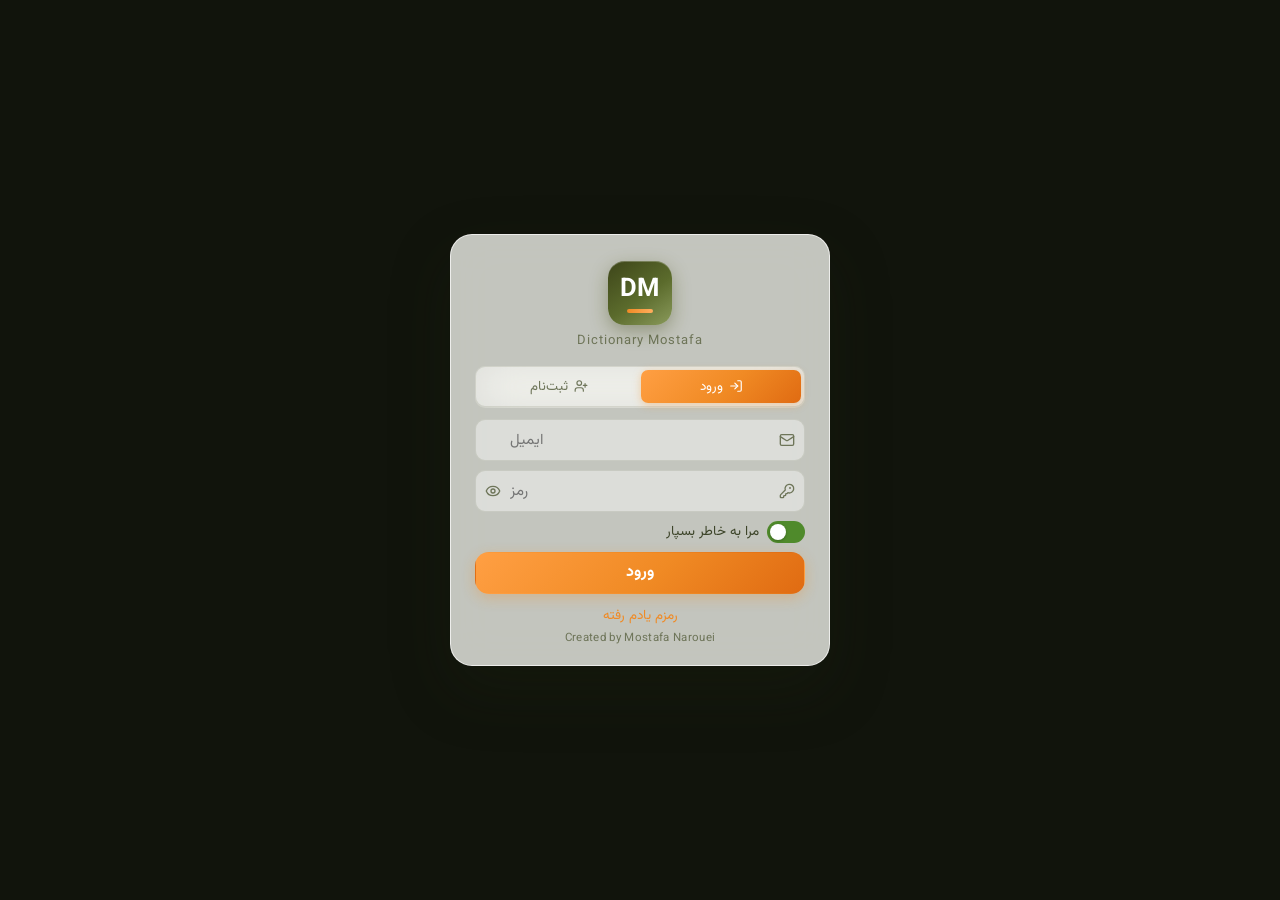
==== commit 760c2e4d: "Add files via upload" ====
--- a/m/index.html
+++ b/m/index.html
@@ -12,8 +12,8 @@
     <link rel="apple-touch-icon" href="./icon-192.png" />
     <title>DM — لایتنر</title>
     <style>html,body,#root{background:#11140c;margin:0}.boot{place-items:center;display:grid;position:fixed;inset:0}.boot img{border-radius:22px;width:84px;height:84px;animation:1.6s ease-in-out infinite b1}@keyframes b1{0%,to{transform:scale(.95)}50%{transform:scale(1.05)}}</style>
-    <script type="module" crossorigin src="./index-DmuW1PT3.js"></script>
-    <link rel="stylesheet" crossorigin href="./index--exRoYBt.css">
+    <script type="module" crossorigin src="./index-CfEy2FFB.js"></script>
+    <link rel="stylesheet" crossorigin href="./index-CImYIxfG.css">
   </head>
   <body class="is-mobile">
     <div id="root"><div class="boot"><img src="./icon-192.png" alt="" /></div></div>
--- a/m/index-CImYIxfG.css
+++ b/m/index-CImYIxfG.css
@@ -0,0 +1 @@
+@font-face{font-family:Vazirmatn;src:url(./Vazirmatn_wght_-BeciDpKm.woff2)format("woff2 supports variations"),url(./Vazirmatn_wght_-BeciDpKm.woff2)format("woff2-variations");font-weight:100 900;font-style:normal;font-display:swap}:root{--bg:#e9ebdf;--bg-grad:radial-gradient(900px 520px at 105% -10%, #f08a2438, transparent 60%), radial-gradient(1000px 620px at -10% 110%, #6b7a3a4d, transparent 60%), radial-gradient(700px 500px at 50% 50%, #8a9a5b24, transparent 70%);--surface:#ffffff9e;--surface-solid:#f7f8f1;--surface-2:#ffffff8c;--surface-3:#4b532024;--line:#3c441c1f;--glass-edge:#ffffffb3;--ink:#1f2414;--ink-2:#3c4429;--muted:#6e7559;--brand:#5b6b2c;--brand-2:#7d8f45;--brand-soft:#5b6b2c24;--accent:#f08a24;--accent-2:#ffae5e;--accent-soft:#f08a2426;--ok:#4f8a2b;--ok-soft:#4f8a2b26;--bad:#d9443f;--bad-soft:#d9443f1f;--mark:#f08a244d;--side:#363e1ae0;--side-ink:#f4f1deb8;--blur:blur(22px) saturate(150%);--shadow-sm:0 1px 2px #282d140f;--shadow:0 1px 0 #ffffff80 inset, 0 8px 24px #282d141a;--shadow-lg:0 24px 60px #1e230f47;--r-sm:10px;--r:14px;--r-lg:18px;--font:"Calibri", "Vazirmatn", "Segoe UI", Tahoma, sans-serif;--ease:cubic-bezier(.2, .8, .2, 1);--spring:cubic-bezier(.34, 1.56, .64, 1);--lightningcss-light:initial;--lightningcss-dark: ;color-scheme:light}:root[data-theme=dark]{--bg:#11140c;--bg-grad:radial-gradient(900px 520px at 105% -10%, #f08a242e, transparent 60%), radial-gradient(1000px 620px at -10% 110%, #6b7a3a57, transparent 60%), radial-gradient(700px 500px at 50% 50%, #4b532038, transparent 70%);--surface:#2228169e;--surface-solid:#1b2012;--surface-2:#343c2080;--surface-3:#8a9a5b33;--line:#dce6b417;--glass-edge:#ffffff14;--ink:#eef0e2;--ink-2:#cfd3bb;--muted:#9aa083;--brand:#9fb35a;--brand-2:#b9cc72;--brand-soft:#9fb35a29;--accent-soft:#f08a242b;--ok:#8cc152;--ok-soft:#8cc15229;--side:#161a0dd1;--shadow-sm:none;--shadow:0 1px 0 #ffffff0a inset, 0 10px 28px #00000052;--shadow-lg:0 24px 60px #0000008c;--lightningcss-light: ;--lightningcss-dark:initial;color-scheme:dark}*{box-sizing:border-box}html,body,#root{height:100%;margin:0}body{font-family:var(--font);background:var(--bg);background-image:var(--bg-grad);color:var(--ink);-webkit-font-smoothing:antialiased;-webkit-user-select:none;user-select:none;background-attachment:fixed;font-size:15.5px;line-height:1.6;overflow:hidden}input,textarea,.reading,.entry,.selectable{-webkit-user-select:text;user-select:text}button{font:inherit;color:inherit}svg{flex:none}.muted{color:var(--muted)}.small{font-size:13px}.center{text-align:center}.en{direction:ltr;unicode-bidi:isolate}.ltr{text-align:left;direction:ltr}.error{color:var(--bad);margin:4px 0}.grow{flex:1}.row{flex-wrap:wrap;align-items:center;gap:8px;display:flex}.row.center{justify-content:center}.ellipsis{text-overflow:ellipsis;white-space:nowrap;min-width:0;overflow:hidden}.kbd{background:var(--surface-2);border:1px solid var(--line);border-bottom-width:2px;border-radius:6px;padding:0 6px;font-size:12.5px;line-height:1.6;display:inline-block}::-webkit-scrollbar{width:10px;height:10px}::-webkit-scrollbar-thumb{background:var(--surface-3);background-clip:padding-box;border:3px solid #0000;border-radius:10px}::-webkit-scrollbar-track{background:0 0}@keyframes fadeUp{0%{opacity:0;transform:translateY(8px)}to{opacity:1;transform:none}}@keyframes fadeIn{0%{opacity:0}to{opacity:1}}@keyframes popIn{0%{opacity:0;transform:translateY(10px)scale(.97)}to{opacity:1;transform:none}}@keyframes popOut{to{opacity:0;transform:translateY(6px)scale(.98)}}@keyframes flipIn{0%{opacity:0;transform:perspective(900px)rotateX(-70deg)}to{opacity:1;transform:none}}@keyframes slideIn{0%{opacity:0;transform:translate(-24px)}to{opacity:1;transform:none}}@keyframes shimmer{0%{background-position:200% 0}to{background-position:-200% 0}}@keyframes spin{to{transform:rotate(360deg)}}@keyframes pulse{0%,to{transform:scale(1)}50%{transform:scale(1.06)}}@keyframes ring{0%{box-shadow:0 0 #f08a2473}to{box-shadow:0 0 0 12px #f08a2400}}@keyframes wave{0%,to{transform:scaleY(.35)}50%{transform:scaleY(1)}}@keyframes bump{0%{transform:scale(1)}40%{transform:scale(1.25)}to{transform:scale(1)}}.anim-up{animation:fadeUp .35s var(--ease) both}.stagger>*{animation:fadeUp .38s var(--ease) both}.stagger>:nth-child(2){animation-delay:30ms}.stagger>:nth-child(3){animation-delay:60ms}.stagger>:nth-child(4){animation-delay:90ms}.stagger>:nth-child(5){animation-delay:.12s}.stagger>:nth-child(6){animation-delay:.15s}.stagger>:nth-child(7){animation-delay:.18s}.stagger>:nth-child(n+8){animation-delay:.2s}.splash{background:var(--bg);background-image:var(--bg-grad);flex-direction:column;justify-content:center;align-items:center;gap:14px;animation:.3s both fadeIn;display:flex;position:fixed;inset:0}.splash.leave{animation:popOut .3s var(--ease) forwards}.splash .credit{position:fixed;bottom:18px}.splash-mark{place-items:center;width:92px;height:92px;display:grid;position:relative}.splash-mark:before{content:"";border:2.5px solid #0000;border-top-color:var(--accent);border-right-color:var(--accent-2);border-radius:50%;animation:1s linear infinite spin;position:absolute;inset:-10px}.splash-mark .logo{animation:pulse 1.8s var(--ease) infinite}.splash-name{color:var(--muted);letter-spacing:.08em;font-size:14px;animation:.5s .1s both fadeUp}.credit{color:var(--muted);letter-spacing:.03em;direction:ltr;font-size:11.5px}.logo{--s:64px;width:var(--s);height:var(--s);border-radius:calc(var(--s) * .26);color:#fff;font-weight:700;font-size:calc(var(--s) * .4);letter-spacing:.02em;direction:ltr;background:linear-gradient(145deg,#1c4766,#3d7ea6 60%,#5aa0cc);place-items:center;display:grid;position:relative;box-shadow:0 6px 18px #2f6f9959,inset 0 1px #ffffff40}.logo:after{content:"";height:calc(var(--s) * .055);background:linear-gradient(90deg, var(--accent), var(--accent-2));border-radius:9px;position:absolute;bottom:19%;left:30%;right:30%}.logo span{transform:translateY(-6%)}.logo.sm{--s:34px;box-shadow:0 3px 10px #00000040,inset 0 1px #ffffff40}.logo.xs{--s:22px;box-shadow:none;border-radius:6px}.logo.xs:after{display:none}input,textarea,select{font:inherit;color:inherit;background:var(--surface-2);border:1px solid var(--line);border-radius:var(--r-sm);outline:none;width:100%;padding:7px 11px;transition:border-color .15s,box-shadow .15s,background .15s}input:focus,textarea:focus,select:focus{border-color:var(--brand);box-shadow:0 0 0 3px var(--brand-soft);background:var(--surface)}textarea{resize:vertical}input[type=range]{accent-color:var(--accent);box-shadow:none;background:0 0;border:0;padding:0}.field{align-items:center;display:flex;position:relative}.field>svg{color:var(--muted);pointer-events:none;position:absolute;inset-inline-start:10px}.field>input{padding-inline-start:34px}.btn{border:1px solid var(--line);background:var(--surface);color:var(--ink);border-radius:var(--r-sm);cursor:pointer;white-space:nowrap;height:34px;box-shadow:var(--shadow-sm);transition:transform .12s var(--ease), background .15s, border-color .15s, box-shadow .15s, color .15s;justify-content:center;align-items:center;gap:7px;padding:0 14px;font-size:14.5px;display:inline-flex}.btn:hover{background:var(--surface-2);border-color:var(--surface-3)}.btn:active{transform:scale(.97)}.btn:disabled{opacity:.5;cursor:default;transform:none}.btn.primary{background:linear-gradient(180deg, var(--brand-2), var(--brand));color:#fff;border-color:#0000}.btn.accent{background:linear-gradient(180deg, var(--accent-2), var(--accent));color:#fff;border-color:#0000;box-shadow:0 4px 14px #f08a244d}.btn.accent:hover{filter:brightness(1.05);box-shadow:0 6px 18px #f08a2461}.btn.ok{background:var(--ok);color:#fff;border-color:#0000}.btn.bad{background:var(--bad);color:#fff;border-color:#0000}.btn.ghost{box-shadow:none;color:var(--ink-2);background:0 0;border-color:#0000}.btn.ghost:hover{background:var(--surface-2)}.btn.danger{color:var(--bad)}.btn.danger:hover{background:var(--bad-soft);border-color:#0000}.btn.sm{gap:5px;height:28px;padding:0 10px;font-size:13.5px}.btn.icon{width:34px;padding:0}.btn.icon.sm{width:28px}.btn.block{width:100%}.btn.lg{border-radius:var(--r);height:42px;font-size:16px;font-weight:700}.seg{background:var(--surface-2);border:1px solid var(--line);border-radius:10px;gap:2px;padding:3px;display:inline-flex}.seg button{cursor:pointer;color:var(--muted);background:0 0;border:0;border-radius:7px;align-items:center;gap:6px;padding:3px 12px;font-size:13.5px;transition:background .2s,color .2s,box-shadow .2s;display:inline-flex}.switch{cursor:pointer;flex:none;width:38px;height:22px;position:relative}.switch input{opacity:0;cursor:pointer;margin:0;position:absolute;inset:0}.switch span{background:var(--surface-3);border-radius:22px;transition:background .2s;position:absolute;inset:0}.switch span:after{content:"";top:3px;width:16px;height:16px;transition:transform .25s var(--spring);background:#fff;border-radius:50%;position:absolute;inset-inline-start:3px;box-shadow:0 1px 3px #00000040}.switch input:checked+span{background:var(--ok)}.switch input:checked+span:after{transform:translate(-16px)}.shell{height:100%;animation:.35s both fadeIn;display:flex}.side{background:var(--side);flex-direction:column;flex:none;align-items:center;gap:2px;width:72px;padding:14px 0 10px;display:flex;position:relative}.side .logo{margin-bottom:14px}.nav{flex-direction:column;align-items:center;gap:4px;width:100%;display:flex;position:relative}.nav-pill{width:56px;height:52px;transition:transform .35s var(--spring);pointer-events:none;background:#ffffff1a;border-radius:14px;position:absolute;top:0}.nav-pill:before{content:"";inset-inline-start:-8px;background:var(--accent);border-radius:3px;width:3px;position:absolute;top:14px;bottom:14px}.tab{z-index:1;width:56px;height:52px;color:var(--side-ink);cursor:pointer;background:0 0;border:0;border-radius:14px;flex-direction:column;justify-content:center;align-items:center;gap:2px;font-size:11.5px;transition:color .2s;display:flex;position:relative}.tab:hover,.tab.active{color:#fff}.tab svg{transition:transform .25s var(--spring)}.tab:hover svg{transform:translateY(-1px)scale(1.08)}.badge{top:3px;background:var(--accent);color:#fff;min-width:17px;height:17px;box-shadow:0 0 0 2px var(--side);animation:bump .4s var(--spring);border-radius:9px;place-items:center;padding:0 4px;font-size:10.5px;font-weight:700;display:grid;position:absolute;inset-inline-end:7px}.sync-dot{background:var(--muted);border-radius:50%;width:8px;height:8px;margin-bottom:4px;transition:background .3s}.sync-dot.busy{background:#ffd166;animation:1s infinite pulse}.sync-dot.off{background:#ff7b7b}.content{flex:1;overflow:auto}.page{max-width:760px;animation:fadeUp .35s var(--ease) both;margin:0 auto;padding:18px 22px 32px}.page-head{align-items:center;gap:10px;margin-bottom:14px;display:flex}.page-head h2{margin:0;font-size:21px;font-weight:700}.page-head .count{color:var(--muted);background:var(--surface-2);border-radius:20px;padding:0 9px;font-size:13px}.card{background:var(--surface);border:1px solid var(--line);border-radius:var(--r-lg);box-shadow:var(--shadow);margin-bottom:12px;padding:14px 16px}.card.flat{box-shadow:none;background:var(--surface-2)}.card-title{align-items:center;gap:8px;margin-bottom:10px;font-size:14.5px;font-weight:700;display:flex}.card-title svg{color:var(--brand)}.toolbar{align-items:center;gap:8px;margin-bottom:12px;display:flex}.empty{text-align:center;color:var(--muted);padding:34px 20px}.empty .ico{background:var(--brand-soft);width:56px;height:56px;color:var(--brand);border-radius:16px;place-items:center;margin:0 auto 10px;display:grid}.empty b{color:var(--ink);margin-bottom:2px;font-size:16px;display:block}.wlist{gap:6px;display:grid}.witem{text-align:start;cursor:pointer;background:var(--surface);border:1px solid var(--line);border-radius:var(--r);width:100%;box-shadow:var(--shadow-sm);transition:transform .18s var(--ease), border-color .18s, box-shadow .18s;align-items:center;gap:12px;padding:9px 14px;display:flex}.witem:hover{border-color:var(--brand-soft);box-shadow:var(--shadow);transform:translate(-3px)}.witem .w{direction:ltr;font-size:16.5px;font-weight:700}.witem .m{color:var(--muted);font-size:14px}.witem .txt{flex:1;align-items:baseline;gap:10px;min-width:0;display:flex}.boxtag{background:var(--surface-2);color:var(--muted);white-space:nowrap;border-radius:20px;align-items:center;gap:4px;padding:1px 9px;font-size:12px;display:inline-flex}.boxtag.b1{background:var(--bad-soft);color:var(--bad)}.boxtag.b2,.boxtag.b3{background:var(--accent-soft);color:var(--accent)}.boxtag.b6{background:var(--ok-soft);color:var(--ok)}.boxes{grid-template-columns:repeat(6,1fr);gap:6px;margin-bottom:12px;display:grid}.box{background:var(--surface);border:1px solid var(--line);border-radius:var(--r);text-align:center;color:var(--muted);padding:8px 4px 6px;font-size:12px;position:relative;overflow:hidden}.box b{color:var(--ink);font-size:20px;line-height:1.3;display:block}.box i{background:var(--c,var(--brand));opacity:.8;height:3px;position:absolute;bottom:0;left:0;right:0}.progress{background:var(--surface-3);border-radius:5px;height:5px;margin:2px 0 12px;overflow:hidden}.progress i{background:linear-gradient(90deg, var(--brand), var(--accent));height:100%;transition:width .45s var(--ease);border-radius:5px;display:block}.flash{text-align:center;animation:slideIn .4s var(--ease) both;padding:26px 20px 22px}.flash .meta{color:var(--muted);font-size:12.5px}.flash .front{margin:4px 0 2px;font-size:38px;font-weight:700;line-height:1.25}.flash .front.fa{font-size:30px}.flash .ctx{color:var(--muted);margin-top:8px;font-size:14.5px}.flash .answer{border-top:1px dashed var(--line);animation:flipIn .45s var(--ease) both;transform-origin:top;margin-top:16px;padding-top:14px}.flash .answer .best{color:var(--accent);font-size:25px;font-weight:700}.flash .ctxbox{text-align:start;margin-top:10px}.flash .row{margin-top:16px}.flash .row .btn{min-width:130px}.done{text-align:center;animation:popIn .45s var(--spring) both;padding:30px 20px}.done .big{background:var(--ok-soft);width:64px;height:64px;color:var(--ok);border-radius:20px;place-items:center;margin:0 auto 10px;display:grid}.entry .head{direction:ltr;flex-wrap:wrap;align-items:baseline;gap:8px;display:flex}.entry .word{font-size:30px;font-weight:700;line-height:1.2}.entry .pos{color:var(--muted);background:var(--surface-2);direction:rtl;border-radius:20px;padding:0 9px;font-size:13px}.entry .ipas{direction:ltr;flex-wrap:wrap;gap:6px;margin:6px 0 4px;display:flex}.say{cursor:pointer;border:1px solid var(--line);background:var(--surface-2);height:28px;color:var(--ink-2);border-radius:20px;align-items:center;gap:6px;padding:0 10px 0 6px;font-size:14px;transition:border-color .15s,background .15s,transform .12s;display:inline-flex}.say:hover{border-color:var(--accent);background:var(--accent-soft)}.say:active{transform:scale(.96)}.say .flag{letter-spacing:.04em;color:#fff;background:var(--brand);border-radius:10px;padding:0 6px;font-size:10.5px;font-weight:700;line-height:18px}.say .ipa{color:var(--muted)}.say.busy .spk{color:var(--accent);animation:.6s infinite pulse}.say.playing{border-color:var(--accent);background:var(--accent-soft);animation:.9s ease-out ring}.bars{align-items:center;gap:2px;height:14px;display:inline-flex}.bars i{background:var(--accent);border-radius:2px;width:2.5px;height:100%;animation:.8s ease-in-out infinite wave}.bars i:nth-child(2){animation-delay:.15s}.bars i:nth-child(3){animation-delay:.3s}.entry .best{color:var(--accent);margin:4px 0 0;font-size:26px;font-weight:700;line-height:1.35}.entry .sec{margin-top:10px}.sec>b{color:var(--muted);align-items:center;gap:5px;margin-bottom:3px;font-size:12.5px;font-weight:600;display:flex}.chips{flex-wrap:wrap;gap:5px;display:flex}.chips.en{direction:ltr}.chip{background:var(--surface-2);border:1px solid var(--line);border-radius:20px;padding:0 10px;font-size:14px;line-height:24px}.ctxbox{background:var(--surface-2);border-radius:var(--r-sm);border-inline-start:3px solid var(--brand);padding:7px 11px;font-size:14.5px}.ctxbox .en{display:block}.ctxbox .fa{color:var(--ink-2);font-size:14px}mark{background:var(--mark);color:inherit;border-radius:3px;padding:0 2px}.saved-tag{color:var(--ok);background:var(--ok-soft);animation:popIn .35s var(--spring) both;border-radius:20px;align-items:center;gap:6px;margin-top:12px;padding:3px 10px;font-size:14px;font-weight:700;display:inline-flex}.meta-line{color:var(--muted);flex-wrap:wrap;gap:4px 12px;margin-top:8px;font-size:12.5px;display:flex}.actions{flex-wrap:wrap;gap:6px;margin-top:12px;display:flex}.skel{gap:10px;padding:4px 0;display:grid}.skel i{background:linear-gradient(90deg, var(--surface-2) 25%, var(--surface-3) 37%, var(--surface-2) 63%);background-size:400% 100%;border-radius:7px;height:14px;animation:1.3s infinite shimmer;display:block}.skel .w{width:45%;height:26px}.skel .b{width:35%;height:22px}.skel .s{width:80%}.skel .t{width:60%}.skel-word{text-align:left;direction:ltr;font-size:26px;font-weight:700}.loading-note{color:var(--muted);align-items:center;gap:6px;font-size:13px;display:flex}.loading-note svg{animation:1s linear infinite spin}.modal{z-index:20;-webkit-backdrop-filter:blur(4px);backdrop-filter:blur(4px);background:#080c1273;justify-content:center;align-items:center;animation:.2s both fadeIn;display:flex;position:fixed;inset:0}.modal-box{background:var(--surface);border:1px solid var(--line);width:min(560px,92vw);max-height:86vh;box-shadow:var(--shadow-lg);animation:popIn .32s var(--spring) both;border-radius:18px;padding:20px 20px 18px;position:relative;overflow:auto}.modal.leave{animation:.18s reverse forwards fadeIn}.modal.leave .modal-box{animation:popOut .18s var(--ease) forwards}.modal-close{top:12px;position:absolute;inset-inline-start:12px}.sel-btn{z-index:15;background:linear-gradient(180deg, var(--accent-2), var(--accent));color:#fff;cursor:pointer;animation:popIn .2s var(--spring) both;border:0;border-radius:20px;align-items:center;gap:6px;padding:4px 12px;font-size:13.5px;display:inline-flex;position:fixed;box-shadow:0 6px 18px #f08a2466}.toast{z-index:30;color:#fff;max-width:90vw;box-shadow:var(--shadow-lg);animation:toastIn .35s var(--spring) both;background:#1d2733;border-radius:12px;align-items:center;gap:8px;padding:8px 16px;font-size:14px;display:flex;position:fixed;bottom:22px;left:50%}@keyframes toastIn{0%{opacity:0;transform:translate(-50%,16px)scale(.96)}to{opacity:1;transform:translate(-50%)}}.set-row{border-bottom:1px solid var(--line);align-items:center;gap:12px;padding:9px 0;display:flex}.set-row:last-child{border-bottom:0;padding-bottom:2px}.set-row:first-of-type{padding-top:2px}.set-row .lbl{flex:1;align-items:center;gap:10px;display:flex}.set-row .lbl>svg{color:var(--muted)}.set-row .lbl small{color:var(--muted);font-size:12.5px;line-height:1.3;display:block}.set-row .ctl{justify-content:flex-end;width:220px;display:flex}.shortcut{cursor:pointer;text-align:center;width:180px}.shortcut.recording{border-color:var(--accent);box-shadow:0 0 0 3px var(--accent-soft);color:var(--accent)}.about{flex-direction:column;align-items:center;gap:6px;padding:12px 0 4px;display:flex}.about .ver{color:var(--muted);direction:ltr;font-size:13px}.reader-bar{z-index:4;background:color-mix(in srgb, var(--bg) 85%, transparent);-webkit-backdrop-filter:blur(10px);backdrop-filter:blur(10px);border-bottom:1px solid var(--line);margin:-18px -22px 14px;padding:10px 22px;position:sticky;top:-18px}.page-input{text-align:center;width:48px;height:28px;padding:0 4px;display:inline-block}.pdf-pages{direction:ltr;flex-direction:column;align-items:center;gap:18px;display:flex}.pdf-page{box-shadow:var(--shadow);background:#fff;border-radius:4px;animation:.4s both fadeIn;position:relative}.pdf-page canvas{border-radius:4px;display:block}.pdf-page .pnum{text-align:center;color:var(--muted);font-size:11.5px;position:absolute;bottom:-18px;left:0;right:0}.textLayer{opacity:1;text-align:initial;-webkit-text-size-adjust:none;-moz-text-size-adjust:none;text-size-adjust:none;forced-color-adjust:none;transform-origin:0 0;z-index:2;line-height:1;position:absolute;inset:0;overflow:clip}.textLayer span,.textLayer br{color:#0000;white-space:pre;cursor:text;transform-origin:0 0;position:absolute}.textLayer ::selection{background:#f08a2459}.textLayer .endOfContent{z-index:-1;cursor:default;-webkit-user-select:none;user-select:none;display:block;position:absolute;inset:100% 0 0}.dropzone{border:2px dashed var(--surface-3);border-radius:var(--r-lg);text-align:center;color:var(--muted);cursor:pointer;padding:36px 20px;transition:border-color .2s,background .2s}.dropzone:hover{border-color:var(--brand);background:var(--brand-soft)}.dropzone .ico{background:var(--brand-soft);width:56px;height:56px;color:var(--brand);border-radius:16px;place-items:center;margin:0 auto 10px;display:grid}.dropzone b{color:var(--ink);font-size:16px;display:block}.reading{text-align:left;white-space:pre-wrap;direction:ltr;font-size:18px;line-height:2.05}.reading .tk{cursor:pointer;border-radius:4px;transition:background .15s}.reading .tk:hover{background:var(--accent-soft)}.reading .tk.known{border-bottom:2px solid var(--accent)}body.is-popup{background:var(--surface);background-image:none;font-size:14.5px}.popup{background:var(--surface)}.pop-head{align-items:center;gap:6px;padding:8px 10px 0 8px;display:flex}.pop-head .grow{align-self:stretch}.pop-head .icon-btn{width:26px;height:26px;color:var(--muted);cursor:pointer;background:0 0;border:0;border-radius:7px;place-items:center;transition:background .15s,color .15s;display:grid}.pop-head .icon-btn:hover{background:var(--surface-2);color:var(--ink)}.pop-body{animation:fadeUp .3s var(--ease) both;padding:4px 14px 12px}.popup .entry .word{font-size:23px}.popup .entry .best{font-size:21px}.popup .entry .sec{margin-top:7px}.popup .ctxbox{padding:5px 9px;font-size:13.5px}.popup .chip{padding:0 8px;font-size:13px;line-height:22px}.popup .note{color:var(--ink-2);-webkit-line-clamp:2;cursor:pointer;-webkit-box-orient:vertical;font-size:13px;display:-webkit-box;overflow:hidden}.popup .note.open{-webkit-line-clamp:unset}.popup .btn.lg{height:38px;margin-top:10px;font-size:15px}.popup .saved-tag{margin-top:8px}.pop-foot{justify-content:space-between;align-items:center;gap:8px;margin-top:8px;display:flex}@keyframes enterDown{0%{opacity:0;transform:translateY(18px)scale(.99)}to{opacity:1;transform:none}}@keyframes enterUp{0%{opacity:0;transform:translateY(-18px)scale(.99)}to{opacity:1;transform:none}}.page.enter-down{animation:enterDown .42s var(--ease) both}.page.enter-up{animation:enterUp .42s var(--ease) both}.ripple{pointer-events:none;opacity:.18;background:currentColor;border-radius:50%;animation:.55s ease-out forwards rippleAnim;position:absolute;transform:scale(0)}@keyframes rippleAnim{to{opacity:0;transform:scale(1)}}[data-tilt]{transform:perspective(900px) rotateX(var(--rx,0deg)) rotateY(var(--ry,0deg));transition:transform .25s var(--ease), box-shadow .25s;position:relative}[data-tilt]:after{content:"";border-radius:inherit;pointer-events:none;opacity:0;background:radial-gradient(400px circle at var(--gx,50%) var(--gy,50%), #ffffff12, transparent 45%);transition:opacity .3s;position:absolute;inset:0}[data-tilt]:hover:after{opacity:1}.witem{transition:transform .22s var(--spring), border-color .18s, box-shadow .22s}.witem:hover{transform:translate(-4px)scale(1.01)}.witem:active{transform:scale(.985)}.box{transition:transform .25s var(--spring)}.box:hover{transform:translateY(-3px)}.card{transition:box-shadow .25s, transform .25s var(--ease)}.chip{animation:popIn .35s var(--spring) both}.spin{animation:1s linear infinite spin}.stats{grid-template-columns:1fr 1fr 1fr 1.3fr;gap:8px;margin-bottom:10px;display:grid}.stat{background:var(--surface);border:1px solid var(--line);border-radius:var(--r);align-items:center;gap:10px;min-height:62px;padding:8px 10px;display:flex}.stat b{font-size:16px;line-height:1.2;display:block}.stat small{color:var(--muted);font-size:12px}.ring{flex:none;position:relative}.ring svg{display:block}.ring-bg{fill:none;stroke:var(--surface-3);stroke-width:5px}.ring-fg{fill:none;stroke:var(--accent);stroke-width:5px;stroke-linecap:round;transition:stroke-dashoffset .9s var(--ease)}.ring-txt{color:var(--accent);place-items:center;display:grid;position:absolute;inset:0}.flame{background:var(--surface-2);width:42px;height:42px;color:var(--muted);border-radius:12px;flex:none;place-items:center;display:grid}.flame.on{background:var(--accent-soft);color:var(--accent);animation:1.6s ease-in-out infinite flicker}@keyframes flicker{0%,to{transform:scale(1)rotate(0)}30%{transform:scale(1.08)rotate(-4deg)}60%{transform:scale(.97)rotate(3deg)}}.stat.chart{direction:ltr;align-items:flex-end;gap:3px;padding:10px 12px 8px}.stat.chart i{background:var(--surface-3);transform-origin:bottom;animation:growBar .6s var(--spring) both;border-radius:3px;flex:1}.stat.chart i.on{background:linear-gradient(180deg, var(--accent-2), var(--accent))}@keyframes growBar{0%{transform:scaleY(0)}to{transform:scaleY(1)}}.tags{flex-wrap:wrap;align-items:center;gap:5px;display:flex}.tags.filter{margin-bottom:10px}.chip.tag{cursor:pointer;border:1px solid var(--line);background:var(--surface-2);color:var(--ink-2);border-radius:20px;align-items:center;gap:4px;padding:0 10px;font-size:13px;line-height:24px;transition:background .15s,color .15s,border-color .15s;display:inline-flex}.chip.tag:hover{border-color:var(--brand)}.chip.tag.on{background:var(--brand-soft);color:var(--brand);border-color:#0000}.chip.tag.ghost{color:var(--muted);background:0 0;border-style:dashed}.chip.tag button{cursor:pointer;color:inherit;opacity:.7;background:0 0;border:0;margin-inline-start:2px;padding:0;display:grid}.tag-add{flex-wrap:wrap;align-items:center;gap:5px;display:inline-flex}.tag-add input{border-radius:20px;width:120px;height:26px;padding:0 9px;font-size:13px}.mini-tag{color:var(--brand);background:var(--brand-soft);white-space:nowrap;border-radius:20px;padding:0 8px;font-size:11.5px}.tilt-wrap{border-radius:var(--r-lg);margin-bottom:12px}.flip{perspective:1400px}.flip-inner{transform-style:preserve-3d;transition:transform .7s cubic-bezier(.3,1.3,.5,1);display:grid}.flip.on .flip-inner{transform:rotateY(180deg)}.face{backface-visibility:hidden;text-align:center;grid-area:1/1;margin:0;padding:26px 20px 22px}.front-face{cursor:pointer;flex-direction:column;justify-content:center;align-items:center;gap:2px;min-height:230px;display:flex}.back-face{transform:rotateY(180deg)}.face .meta{color:var(--muted);font-size:12.5px}.face .front{margin:4px 0 2px;font-size:38px;font-weight:700;line-height:1.25}.face .front.fa{font-size:30px}.face .ctx{color:var(--muted);margin-top:8px;font-size:14.5px}.big-best{color:var(--accent);margin-top:6px;font-size:28px;font-weight:700}.back-face .ctxbox{text-align:start;margin-top:10px}.tap-hint{color:var(--muted);align-items:center;gap:5px;margin-top:14px;font-size:12.5px;animation:2.4s ease-in-out infinite pulse;display:flex}.answer-row{margin-top:16px}.answer-row .btn{min-width:130px}.quiz{flex-direction:column;align-items:center;display:flex}.listen-btn{cursor:pointer;color:#fff;background:linear-gradient(145deg, var(--accent-2), var(--accent));border:0;border-radius:50%;place-items:center;width:78px;height:78px;margin:8px 0 6px;transition:transform .15s;animation:1.6s ease-out infinite ring;display:grid;box-shadow:0 10px 26px #f08a2459}.listen-btn:active{transform:scale(.93)}.reveal{animation:popIn .4s var(--spring) both;font-size:30px!important}.opts{grid-template-columns:1fr 1fr;gap:8px;width:100%;margin-top:14px;display:grid}.opt{border:1px solid var(--line);background:var(--surface-2);border-radius:var(--r);cursor:pointer;color:var(--ink);animation:fadeUp .35s var(--ease) both;transition:transform .15s var(--spring), background .2s, border-color .2s;padding:12px 10px;font-size:16px;font-weight:600;position:relative}.opt:hover{border-color:var(--brand);transform:translateY(-2px)}.opt.right{background:var(--ok-soft);border-color:var(--ok);color:var(--ok);animation:bump .45s var(--spring)}.opt.wrong{background:var(--bad-soft);border-color:var(--bad);color:var(--bad);animation:.4s shakeX}.spell{gap:8px;margin-top:14px;display:flex}.spell input{text-align:center;letter-spacing:.03em;height:42px;font-size:19px}.spell input.good{border-color:var(--ok);box-shadow:0 0 0 3px var(--ok-soft);color:var(--ok)}.spell input.bad{border-color:var(--bad);box-shadow:0 0 0 3px var(--bad-soft);color:var(--bad)}.answer-word{margin-top:10px;font-size:15px}.answer-word b{color:var(--ok);font-size:19px}.answer-word.good{color:var(--ok);font-weight:700}.shake{animation:.4s shakeX}@keyframes shakeX{0%,to{transform:translate(0)}20%,60%{transform:translate(-7px)}40%,80%{transform:translate(7px)}}.hist{grid-template-columns:repeat(auto-fill,minmax(150px,1fr));gap:6px;display:grid}.hitem{text-align:start;cursor:pointer;border:1px solid var(--line);background:var(--surface-2);border-radius:var(--r-sm);transition:transform .2s var(--spring), border-color .2s;flex-direction:column;align-items:flex-start;gap:0;padding:6px 10px;display:flex}.hitem:hover{border-color:var(--brand);transform:translateY(-2px)}.hitem .en{font-size:15px;font-weight:700}.hitem small{color:var(--muted);text-overflow:ellipsis;white-space:nowrap;max-width:100%;font-size:12.5px;overflow:hidden}.hitem.saved{border-inline-start:3px solid var(--ok)}.ctxbox .sent{align-items:flex-start;gap:6px;display:flex}.ctxbox .sent>span{flex:1}.say.mini{flex:none;justify-content:center;width:24px;height:24px;margin-top:1px;padding:0}.typed .caret{background:var(--accent);vertical-align:-2px;width:2px;height:.95em;margin-inline-start:2px;animation:.8s steps(2,end) infinite blink;display:inline-block}@keyframes blink{50%{opacity:0}}.save-btn{transition:background .3s,box-shadow .3s,transform .15s;position:relative;overflow:visible!important}.save-btn.saved{background:linear-gradient(180deg, #3cc58a, var(--ok));box-shadow:0 6px 18px #22a06b59}.fly{color:var(--accent);pointer-events:none;animation:flyUp .7s var(--ease) forwards;position:absolute;top:50%;left:50%}@keyframes flyUp{0%{opacity:1;transform:translate(-50%,-50%)scale(1)}to{opacity:0;transform:translate(-50%,-220%)scale(1.8)rotate(-12deg)}}.pop-enter{animation:popGrow .32s var(--spring) both}@keyframes popGrow{0%{opacity:0;transform:scale(.86)}to{opacity:1;transform:none}}.note-btn{border:1px solid var(--line);background:var(--surface-2);width:26px;height:26px;color:var(--accent);cursor:pointer;transition:transform .2s var(--spring), background .2s;border-radius:50%;place-items:center;margin-inline-start:auto;display:grid}.note-btn:hover{transform:scale(1.1)rotate(-8deg)}.note-btn.on{background:var(--accent-soft)}.note-pop{color:var(--ink-2);background:var(--accent-soft);border-radius:var(--r-sm);animation:popIn .3s var(--spring) both;margin-top:6px;padding:6px 10px;font-size:13px}.update-card{bottom:18px;z-index:50;background:var(--surface);border:1px solid var(--accent);border-radius:var(--r-lg);width:320px;box-shadow:var(--shadow-lg);animation:popIn .4s var(--spring) both;padding:12px 14px;position:fixed;inset-inline-start:90px}.pair{align-items:center;gap:14px;display:flex}.qr{width:150px;height:150px;box-shadow:var(--shadow);animation:popIn .45s var(--spring) both;background:#fff;border-radius:12px;padding:6px}.pair-code{letter-spacing:.22em;color:var(--brand);margin:2px 0;font-size:30px;font-weight:700}.reader-bar{margin:0 -22px 14px;top:-18px}html,body.is-window,body.is-window #root{background:0 0!important}body.is-window{background-image:none}.frame{border:1px solid var(--glass-edge);background:var(--bg);background-image:var(--bg-grad);border-radius:14px;flex-direction:column;display:flex;position:fixed;inset:0;overflow:hidden}.frame.maxed{border:0;border-radius:0}.frame-body{flex-direction:column;flex:1;min-height:0;display:flex;position:relative}.frame-body>.shell{flex:1;height:auto;min-height:0}.frame-body .splash,.frame .modal{position:absolute}.titlebar{background:var(--side);height:36px;-webkit-backdrop-filter:var(--blur);backdrop-filter:var(--blur);border-bottom:1px solid var(--line);color:#f4f1de;flex:none;align-items:center;gap:8px;padding:0 6px 0 12px;display:flex}.tb-title{letter-spacing:.06em;align-items:center;gap:8px;font-size:13px;font-weight:700;display:flex}.tb-btns{direction:ltr;gap:2px;display:flex}.tb-btns button{color:#f4f1decc;cursor:pointer;background:0 0;border:0;border-radius:8px;place-items:center;width:34px;height:26px;transition:background .15s,color .15s;display:grid}.tb-btns button:hover{color:#fff;background:#ffffff1f}.tb-btns button.close:hover{color:#fff;background:#d9443f}.card,.witem,.box,.stat,.update-card,.seg,.hitem,.opt,.chip,.say,.btn:not(.primary):not(.accent):not(.ok):not(.bad):not(.ghost){-webkit-backdrop-filter:var(--blur);backdrop-filter:var(--blur)}.card,.witem,.box,.stat{border-color:var(--glass-edge)}.card.flat{background:var(--surface-2)}.modal{background:#0e110861}.modal-box{background:color-mix(in srgb, var(--surface-solid) 86%, transparent);-webkit-backdrop-filter:blur(28px)saturate(160%);backdrop-filter:blur(28px)saturate(160%);border-color:var(--glass-edge);border-radius:22px}.side{background:var(--side);-webkit-backdrop-filter:var(--blur);backdrop-filter:var(--blur);border-inline-start:1px solid var(--line)}.content{background:0 0}.splash{background:var(--bg);background-image:var(--bg-grad)}.toast{-webkit-backdrop-filter:var(--blur);backdrop-filter:var(--blur);background:#222812eb;border-radius:14px}.reader-bar{background:color-mix(in srgb, var(--surface-solid) 70%, transparent);border-radius:0 0 14px 14px}input,textarea,select{background:var(--surface-2);border-radius:10px}input:focus,textarea:focus,select:focus{background:var(--surface)}.pdf-page,.pdf-page canvas{border-radius:8px}.qr{border-radius:16px}.boxtag,.mini-tag,.badge,.kbd{border-radius:20px}.btn{border-radius:12px}.btn.sm{border-radius:10px}.logo{background:linear-gradient(145deg,#3d4519,#5b6b2c 55%,#8a9a5b);box-shadow:0 6px 18px #4b532066,inset 0 1px #ffffff40}.nav-pill{background:#f08a2429}.sync-dot.ok{background:#a6c45e;box-shadow:0 0 8px #a6c45eb3}.btn.primary{background:linear-gradient(#7d8f45,#5b6b2c)}:root[data-theme=dark] .btn.primary{background:linear-gradient(#7d8f45,#4b5320)}.ctxbox{border-inline-start-color:var(--accent)}.progress i{background:linear-gradient(90deg, var(--brand), var(--accent))}.ring-fg{stroke:var(--accent)}body.is-popup{background:0 0!important}.popup{border:1px solid var(--glass-edge);background:var(--bg);background-image:var(--bg-grad);border-radius:16px;margin:0;overflow:hidden}:root{--frame-tint:linear-gradient(160deg, #faf6e8b8, #ece8d69e);--surface:#ffffff80;--surface-2:#ffffff6b;--side:linear-gradient(180deg, #4a5422c7, #3a421ad1);--orange-grad:linear-gradient(135deg, #ff9f43, #f08a24 55%, #e06b12);--olive-grad:linear-gradient(135deg, #8a9a5b, #5b6b2c)}:root[data-theme=dark]{--frame-tint:linear-gradient(160deg, #1e2212a8, #14170cbd);--surface:#30361e6b;--surface-2:#3e462661;--side:linear-gradient(180deg, #282e149e, #1c200eb3)}.frame{background:var(--frame-tint);background-image:radial-gradient(700px 420px at 100% 0%, #f08a2442, transparent 65%), radial-gradient(800px 500px at 0% 100%, #6b7a3a3d, transparent 65%), var(--frame-tint)}.popup{background:var(--frame-tint);background-image:radial-gradient(360px 220px at 100% 0%, #f08a2447, transparent 70%), var(--frame-tint)}.popup .pop-enter{background:0 0}.titlebar{direction:ltr;background:linear-gradient(90deg,#3a421ab3,#5a461a8c 60%,#f08a2459)}.tb-sub{opacity:.6;letter-spacing:.02em;font-size:12px;font-weight:400}.tb-lang{direction:rtl}.btn.primary{color:#fff;box-shadow:0 4px 14px #f08a244d;background:var(--orange-grad)!important}.btn.primary:hover{filter:brightness(1.06)}.nav-pill{background:var(--orange-grad);box-shadow:0 6px 18px #f08a2473}.nav-pill:before{display:none}.tab.active{color:#fff}.tab.active svg{filter:drop-shadow(0 1px 2px #00000040)}.page-head h2{background:linear-gradient(90deg, var(--ink), var(--accent));color:#0000;-webkit-background-clip:text;background-clip:text}.chip.tag.on{background:var(--orange-grad);color:#fff}.seg button.on{background:var(--orange-grad);color:#fff;box-shadow:0 2px 8px #f08a2459}.boxtag.b4,.boxtag.b5{background:var(--accent-soft);color:var(--accent)}.entry .best{background:var(--orange-grad);color:#0000;-webkit-background-clip:text;background-clip:text}.say .flag{background:var(--olive-grad)}.say .flag.uk{background:var(--orange-grad)}.badge{color:var(--accent);box-shadow:0 0 0 2px var(--accent);background:#fff}.logo{background:linear-gradient(145deg,#3d4519,#5b6b2c 55%,#8a9a5b)}.card-title svg{color:#fff;background:var(--orange-grad);border-radius:9px;width:28px;height:28px;padding:6px;box-shadow:0 3px 10px #f08a244d}.card-title{gap:10px}.empty .ico,.dropzone .ico{background:var(--orange-grad);color:#fff;animation:3s ease-in-out infinite floaty;box-shadow:0 8px 22px #f08a2459}@keyframes floaty{0%,to{transform:translateY(0)rotate(0)}50%{transform:translateY(-5px)rotate(-3deg)}}.flame{background:var(--surface-2)}.flame.on{background:var(--orange-grad);color:#fff}.flame.learned{background:var(--olive-grad);color:#fff}.ring-txt,.sec>b svg{color:var(--accent)}.lang-switch{position:relative}.lang-btn{cursor:pointer;color:#fff;height:26px;transition:background .15s, transform .15s var(--spring);background:#ffffff1a;border:1px solid #ffffff38;border-radius:20px;align-items:center;gap:6px;padding:0 10px;font-size:12.5px;display:inline-flex}.lang-btn:hover{background:#fff3;transform:translateY(-1px)}.lang-btn .lang-native{opacity:.65}.flip-y{transform:rotate(180deg)}.lang-menu{z-index:100;background:color-mix(in srgb, var(--surface-solid) 92%, transparent);-webkit-backdrop-filter:blur(24px);backdrop-filter:blur(24px);border:1px solid var(--glass-edge);width:250px;box-shadow:var(--shadow-lg);color:var(--ink);animation:popIn .25s var(--spring) both;direction:rtl;border-radius:16px;padding:6px;position:absolute;top:32px;left:50%;transform:translate(-50%)}.lang-menu-title{color:var(--muted);padding:4px 8px 6px;font-size:12px}.lang-item{cursor:pointer;text-align:start;width:100%;animation:fadeUp .25s var(--ease) both;color:var(--ink);background:0 0;border:0;border-radius:10px;align-items:center;gap:8px;padding:6px 8px;font-size:14px;display:flex}.lang-item small{color:var(--muted);font-size:12px}.lang-item:hover{background:var(--surface-2)}.lang-item.on{background:var(--accent-soft);color:var(--accent)}.lang-badge{color:#fff;background:var(--olive-grad);border-radius:7px;place-items:center;width:30px;height:22px;font-size:11px;font-weight:700;display:grid}.lang-item.on .lang-badge{background:var(--orange-grad)}.lang-count{color:var(--muted);background:var(--surface-2);border-radius:20px;padding:0 7px;font-size:11.5px}.lang-chip{color:#fff;background:var(--olive-grad);direction:rtl;border-radius:20px;padding:0 9px;font-size:12px}.read-aloud{margin-bottom:12px}.player{z-index:3;border:1px solid var(--glass-edge);background:color-mix(in srgb, var(--surface-solid) 70%, transparent);-webkit-backdrop-filter:var(--blur);backdrop-filter:var(--blur);box-shadow:var(--shadow);direction:ltr;border-radius:16px;flex-wrap:wrap;align-items:center;gap:6px;margin-bottom:8px;padding:8px 10px;display:flex;position:sticky;top:0}.pbtn{border:1px solid var(--line);background:var(--surface-2);width:36px;height:36px;color:var(--ink);cursor:pointer;transition:transform .15s var(--spring), background .15s;border-radius:50%;place-items:center;display:grid}.pbtn:hover{transform:scale(1.08)}.pbtn:active{transform:scale(.94)}.pbtn.big{color:#fff;background:var(--orange-grad);border:0;width:46px;height:46px;box-shadow:0 6px 18px #f08a2466}.pbtn.big.on{animation:1.4s ease-out infinite ring}.pmeta{color:var(--muted);direction:rtl;align-items:center;gap:8px;margin-inline-start:6px;font-size:12.5px;display:inline-flex}.reading.rtl{text-align:right;direction:rtl}.sent-span{cursor:pointer;border-radius:6px;padding:1px 0;transition:background .3s,color .3s,box-shadow .3s}.sent-span:hover{background:#f08a2414}.sent-span.done{color:var(--muted)}.sent-span.now{color:var(--ink);-webkit-box-decoration-break:clone;box-decoration-break:clone;background:linear-gradient(90deg,#f08a2442,#f08a2424);box-shadow:0 0 0 3px #f08a2424}.pdf-listen{border-radius:16px;max-height:42vh;margin-top:10px;overflow:auto}.pdf-listen .reading{font-size:16.5px;line-height:1.9}.is-mobile .m-top{color:#fff;background:linear-gradient(90deg,#3a421ad9,#6e501eb3 70%,#f08a248c);border:0}.is-mobile .m-top small{color:#ffffffbf}.is-mobile .m-top .btn.ghost{color:#fff}.is-mobile{background-color:#11140c;background-image:radial-gradient(500px 360px at 100% 0,#f08a2440,#0000 65%),radial-gradient(600px 420px at 0 100%,#6b7a3a59,#0000 65%);background-position:0 0;background-repeat:repeat;background-size:auto;background-attachment:fixed;background-origin:padding-box;background-clip:border-box}:root[data-theme=light] .is-mobile{background-color:#ecebdc}.is-mobile .card,.is-mobile .stat,.is-mobile .box{-webkit-backdrop-filter:var(--blur);backdrop-filter:var(--blur)}.is-mobile .lang-btn{height:28px}.is-mobile .lang-menu{left:auto;right:0;transform:none}:root{--frame-tint:linear-gradient(160deg, #faf6e880, #ece8d66b)}:root[data-theme=dark]{--frame-tint:linear-gradient(160deg, #1e221275, #14170c8f)}.lang-menu{-webkit-backdrop-filter:none;backdrop-filter:none;box-shadow:0 18px 50px #00000073;background:var(--surface-solid)!important}:root[data-theme=dark] .lang-menu{background:#1c2112!important}.lang-item{font-weight:600}.modal-box{background:color-mix(in srgb, var(--surface-solid) 94%, transparent)}.textLayer span.tts-now{background:#f08a2461;border-radius:3px;box-shadow:0 0 0 2px #f08a2440}.textLayer span.tts-done{background:#6b7a3a1a}.pdf-pages.listening .textLayer span{cursor:pointer}.reader-bar .player{box-shadow:none;margin:8px 0 0;padding:6px 8px;position:static}.is-mobile .m-top{flex-wrap:nowrap}.is-mobile .m-top .grow{min-width:0}.is-mobile .m-top b,.is-mobile .m-top small{white-space:nowrap;text-overflow:ellipsis;display:block;overflow:hidden}.lang-switch.compact .lang-btn b,.lang-switch.compact .lang-native{display:none}.lang-switch.compact .lang-btn:after{content:attr(data-short);font-weight:700}.is-mobile .page-head{flex-wrap:nowrap;gap:8px}.is-mobile .page-head h2{white-space:nowrap;font-size:18px}.is-mobile .page-head .seg button{padding:3px 8px;font-size:12.5px}.is-mobile .m-top .logo{animation:4s ease-in-out infinite floaty}.is-mobile .stat,.is-mobile .box,.is-mobile .card{animation:popIn .5s var(--spring) both}.is-mobile .box:nth-child(2){animation-delay:40ms}.is-mobile .box:nth-child(3){animation-delay:80ms}.is-mobile .box:nth-child(4){animation-delay:.12s}.is-mobile .box:nth-child(5){animation-delay:.16s}.is-mobile .box:nth-child(6){animation-delay:.2s}.is-mobile .m-top:after{content:"";pointer-events:none;background:linear-gradient(110deg,#0000 30%,#ffffff24 45%,#0000 60%) 0 0/250% 100%;animation:5s ease-in-out infinite shine;position:absolute;inset:0}@keyframes shine{0%{background-position:150% 0}60%,to{background-position:-100% 0}}.is-mobile .m-shell{min-height:100dvh}.titlebar{z-index:60;position:relative}.frame-body{z-index:1}.lang-menu{z-index:1000}.say{text-align:left;align-items:center;height:auto;min-height:28px;padding:3px 10px 3px 6px}.say .ipa{white-space:normal;word-break:break-word;max-width:100%;line-height:1.35}.entry .ipas .say{max-width:100%}.popup .entry .word{word-break:break-word;font-size:clamp(16px,7vw,23px)}.voices{grid-template-columns:repeat(auto-fill,minmax(230px,1fr));gap:6px;display:grid}.voice-row{background:var(--surface-2);border:1px solid var(--line);border-radius:12px;align-items:center;gap:8px;min-height:40px;padding:6px 10px;display:flex}.voice-row.current{border-color:var(--accent)}.voice-ok{color:var(--ok);align-items:center;gap:4px;font-size:12.5px;display:inline-flex}.voice-progress{color:var(--accent);align-items:center;gap:5px;min-width:70px;font-size:12.5px;display:inline-flex;position:relative}.voice-progress i{background:var(--orange-grad);border-radius:3px;height:3px;transition:width .3s;position:absolute;bottom:-6px;left:0}.voice-best{border:1px solid var(--accent);background:linear-gradient(135deg,#f08a2429,#6b7a3a24);border-radius:14px;align-items:center;gap:10px;padding:10px 12px;display:flex}.voice-best.ok{border-color:var(--ok)}.voice-best b{font-size:14.5px;display:block}.auth{place-items:center;padding:16px;display:grid;position:absolute;inset:0;overflow:auto}.auth-card{text-align:center;background:color-mix(in srgb, var(--surface-solid) 78%, transparent);border:1px solid var(--glass-edge);width:min(380px,100%);-webkit-backdrop-filter:var(--blur);backdrop-filter:var(--blur);box-shadow:var(--shadow-lg);border-radius:22px;padding:26px 24px 18px}.auth-logo{place-items:center;animation:4s ease-in-out infinite floaty;display:grid}.auth-brand{color:var(--muted);letter-spacing:.08em;margin:6px 0 14px;font-size:13px}.auth-tabs{width:100%;margin-bottom:12px}.auth-tabs button{flex:1;justify-content:center;padding:6px 10px}.auth-title{margin:0 0 12px;font-size:19px}.auth-note{color:var(--ink-2);background:var(--accent-soft);text-align:start;border-radius:12px;margin-bottom:10px;padding:8px 10px;font-size:13px}.auth-form{animation:fadeUp .3s var(--ease) both;gap:9px;display:grid}.auth-form .field input{height:42px;font-size:15px}.field .eye{color:var(--muted);cursor:pointer;background:0 0;border:0;padding:4px;display:grid;position:absolute;inset-inline-end:6px}.remember{color:var(--ink-2);cursor:pointer;justify-content:flex-start;align-items:center;gap:8px;font-size:13.5px;display:flex}.auth-info{color:var(--ok);background:var(--ok-soft);text-align:start;border-radius:10px;padding:8px 10px}.link-btn{color:var(--accent);cursor:pointer;background:0 0;border:0;align-items:center;gap:4px;margin-top:10px;font-size:13.5px;display:inline-flex}.link-btn:hover{text-decoration:underline}.is-mobile .auth{position:fixed}.account-row{flex-wrap:wrap;align-items:center;gap:10px;display:flex}.account-row .who{flex:1;min-width:0}.account-row .who b{text-align:right;text-overflow:ellipsis;direction:ltr;display:block;overflow:hidden}body.is-mobile{-webkit-tap-highlight-color:transparent;font-size:16px;overflow:auto}.m-shell{flex-direction:column;min-height:100%;display:flex}.m-top{z-index:10;padding:calc(10px + env(safe-area-inset-top)) 14px 10px;background:color-mix(in srgb, var(--bg) 85%, transparent);-webkit-backdrop-filter:blur(12px);backdrop-filter:blur(12px);border-bottom:1px solid var(--line);align-items:center;gap:10px;display:flex;position:sticky;top:0}.m-top b{font-size:16px;line-height:1.2;display:block}.m-top small{font-size:12.5px}.m-top .btn.on{background:var(--accent-soft);color:var(--accent)}.spin-ico svg{animation:1s linear infinite spin}.m-content{flex:1}.m-content .page{padding:14px 14px calc(24px + env(safe-area-inset-bottom))}.is-mobile .page-head h2{font-size:19px}.is-mobile .page-head{flex-wrap:wrap}.is-mobile .stats{grid-template-columns:1fr 1fr 1fr}.is-mobile .stat.chart{grid-column:1/-1;height:54px;min-height:0}.is-mobile .stat{gap:8px;padding:8px}.is-mobile .stat b{font-size:15px}.is-mobile .ring{transform:scale(.85)}.is-mobile .flame{width:36px;height:36px}.is-mobile .boxes{gap:4px}.is-mobile .box{font-size:11px}.is-mobile .face .front{font-size:34px}.is-mobile .answer-row .btn{flex:1;min-width:0}.is-mobile .opts{grid-template-columns:1fr}.is-mobile .set-row .ctl{width:auto}.m-pair{flex-direction:column;justify-content:center;gap:16px;max-width:420px;min-height:100%;margin:0 auto;padding:24px 18px;display:flex}.m-pair .logo{margin:0 auto}.pair-input{letter-spacing:.3em;text-align:center;text-transform:uppercase;height:52px;font-size:26px}
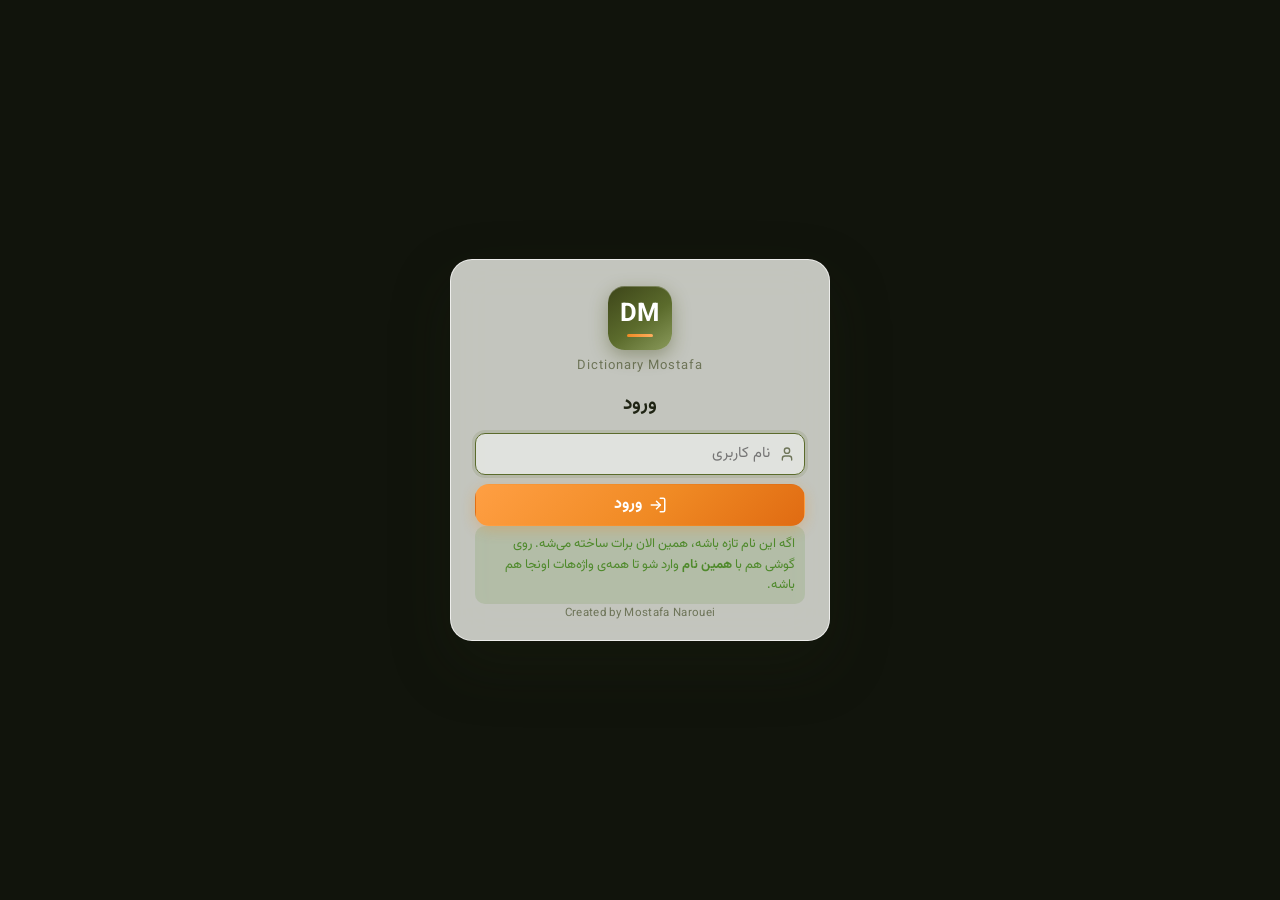
==== commit 046414b1: "Add files via upload" ====
--- a/m/index.html
+++ b/m/index.html
@@ -12,7 +12,7 @@
     <link rel="apple-touch-icon" href="./icon-192.png" />
     <title>DM — لایتنر</title>
     <style>html,body,#root{background:#11140c;margin:0}.boot{place-items:center;display:grid;position:fixed;inset:0}.boot img{border-radius:22px;width:84px;height:84px;animation:1.6s ease-in-out infinite b1}@keyframes b1{0%,to{transform:scale(.95)}50%{transform:scale(1.05)}}</style>
-    <script type="module" crossorigin src="./index-CfEy2FFB.js"></script>
+    <script type="module" crossorigin src="./index-DaaFl1yW.js"></script>
     <link rel="stylesheet" crossorigin href="./index-CImYIxfG.css">
   </head>
   <body class="is-mobile">
